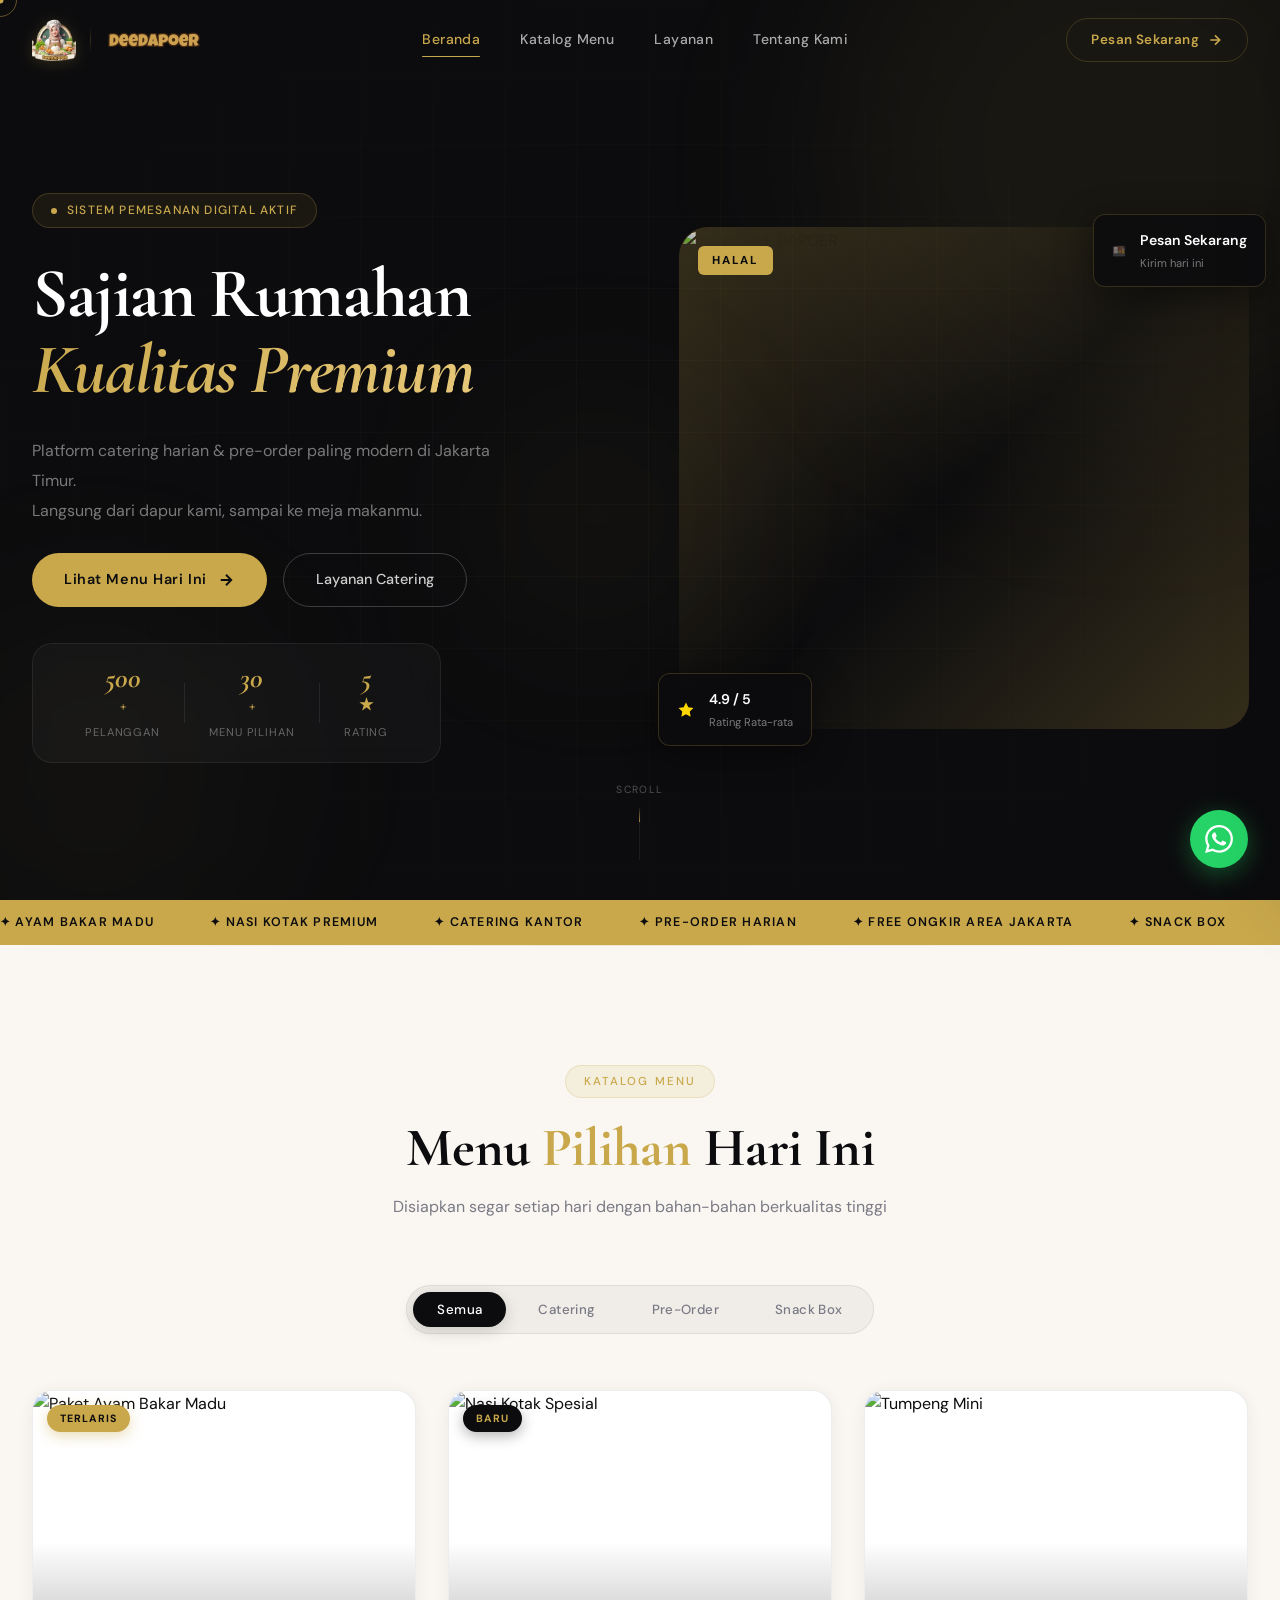
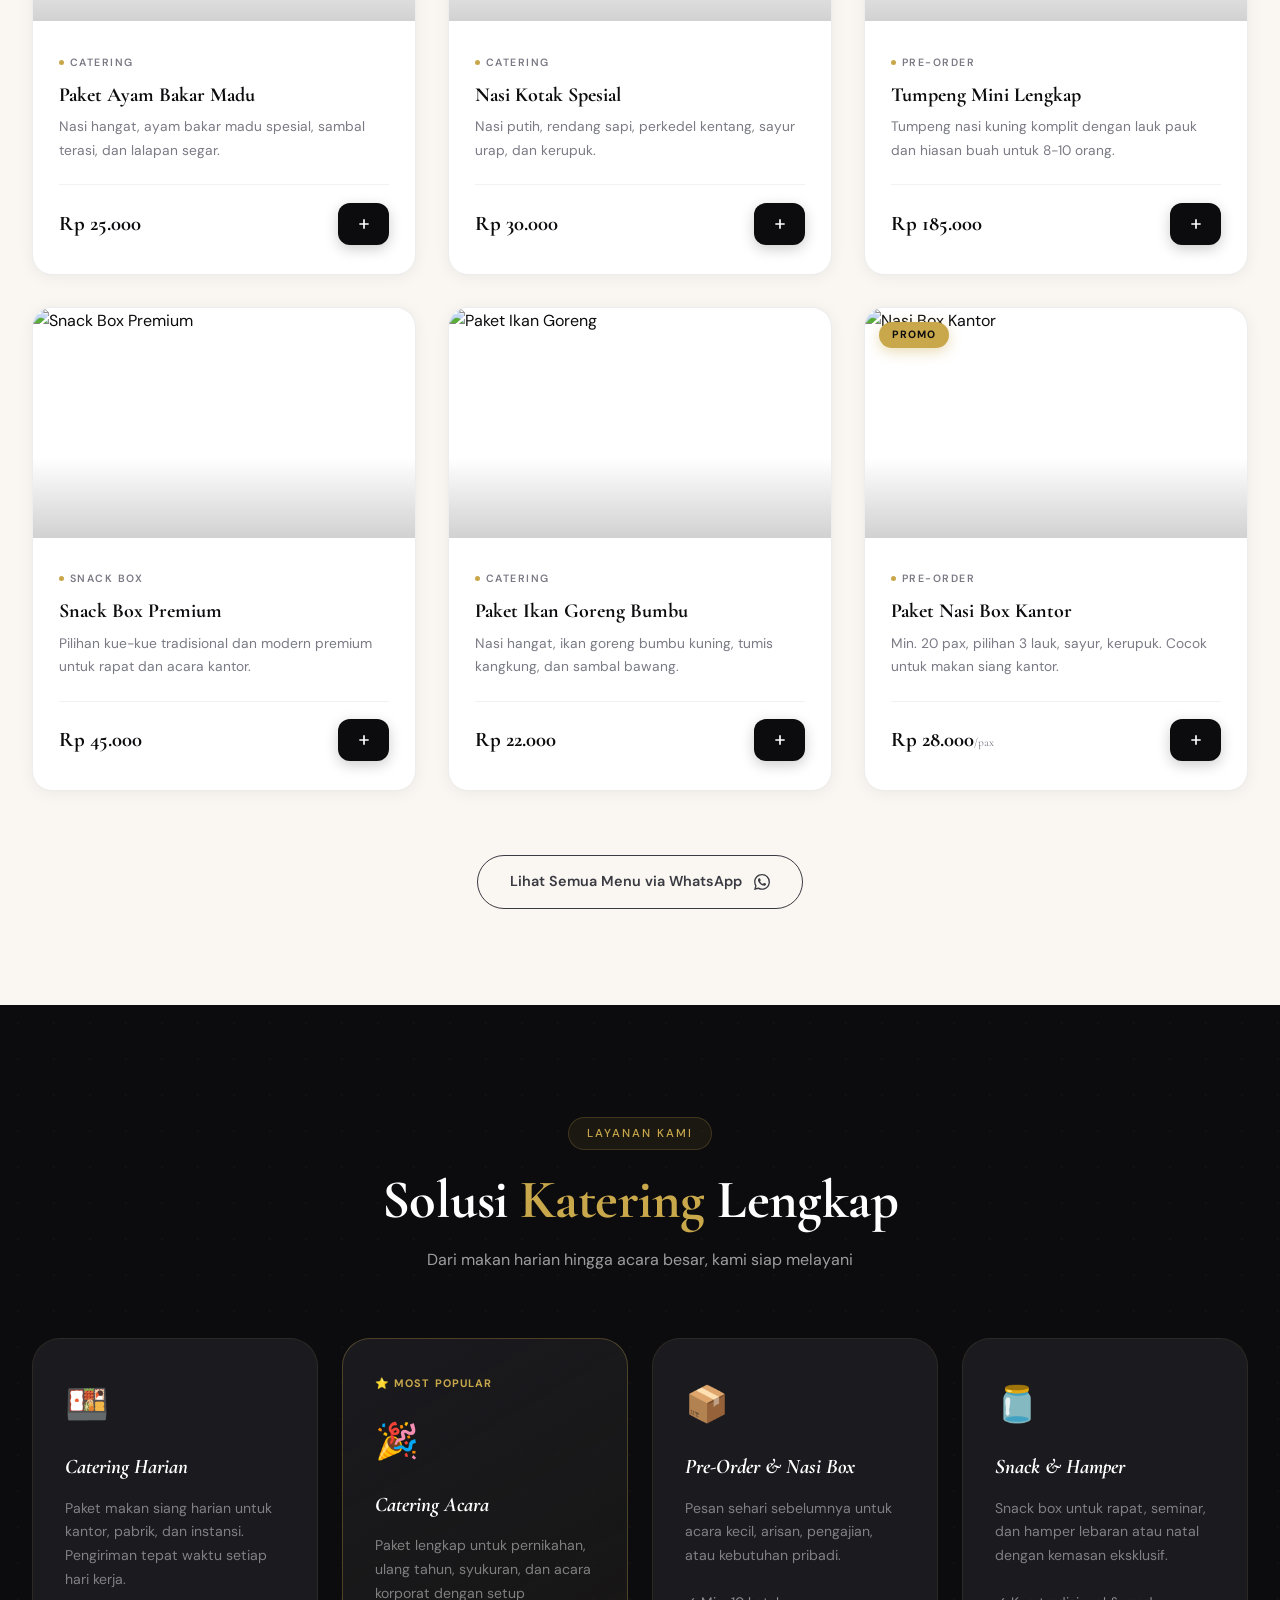
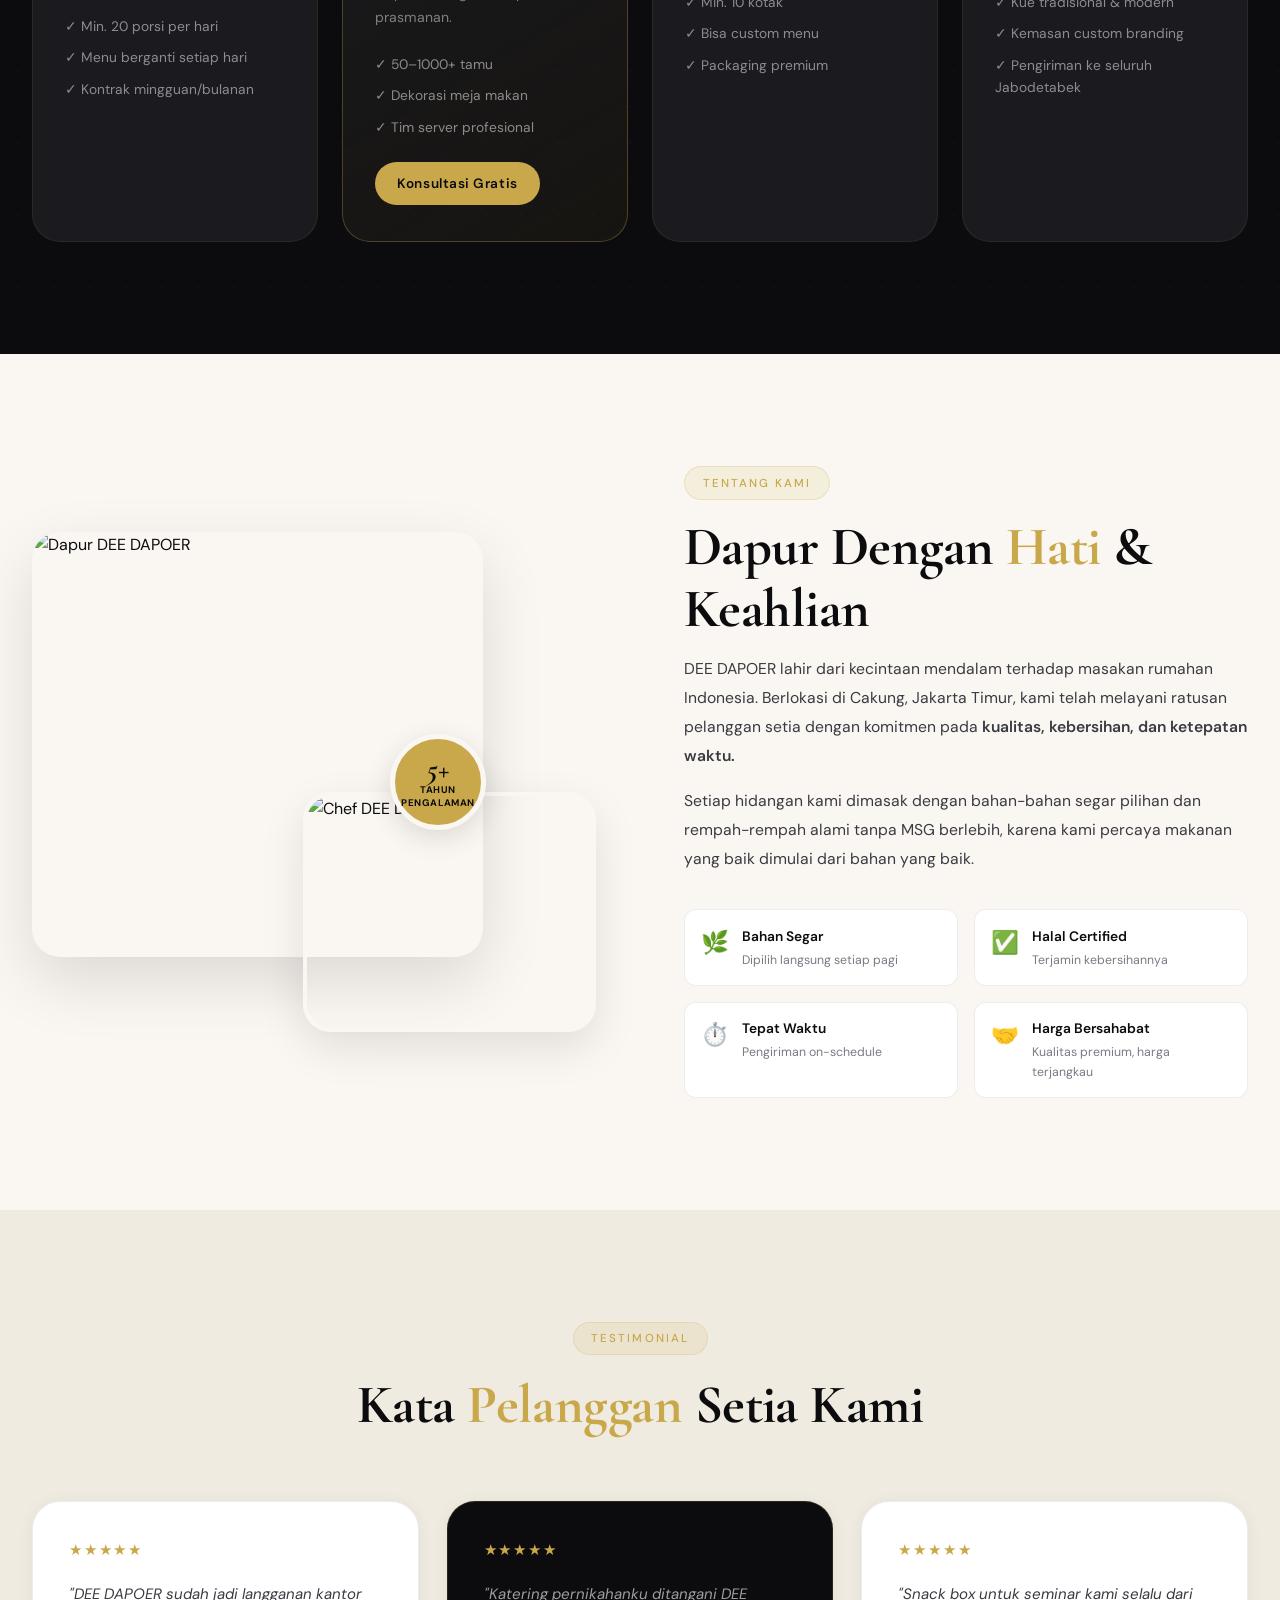
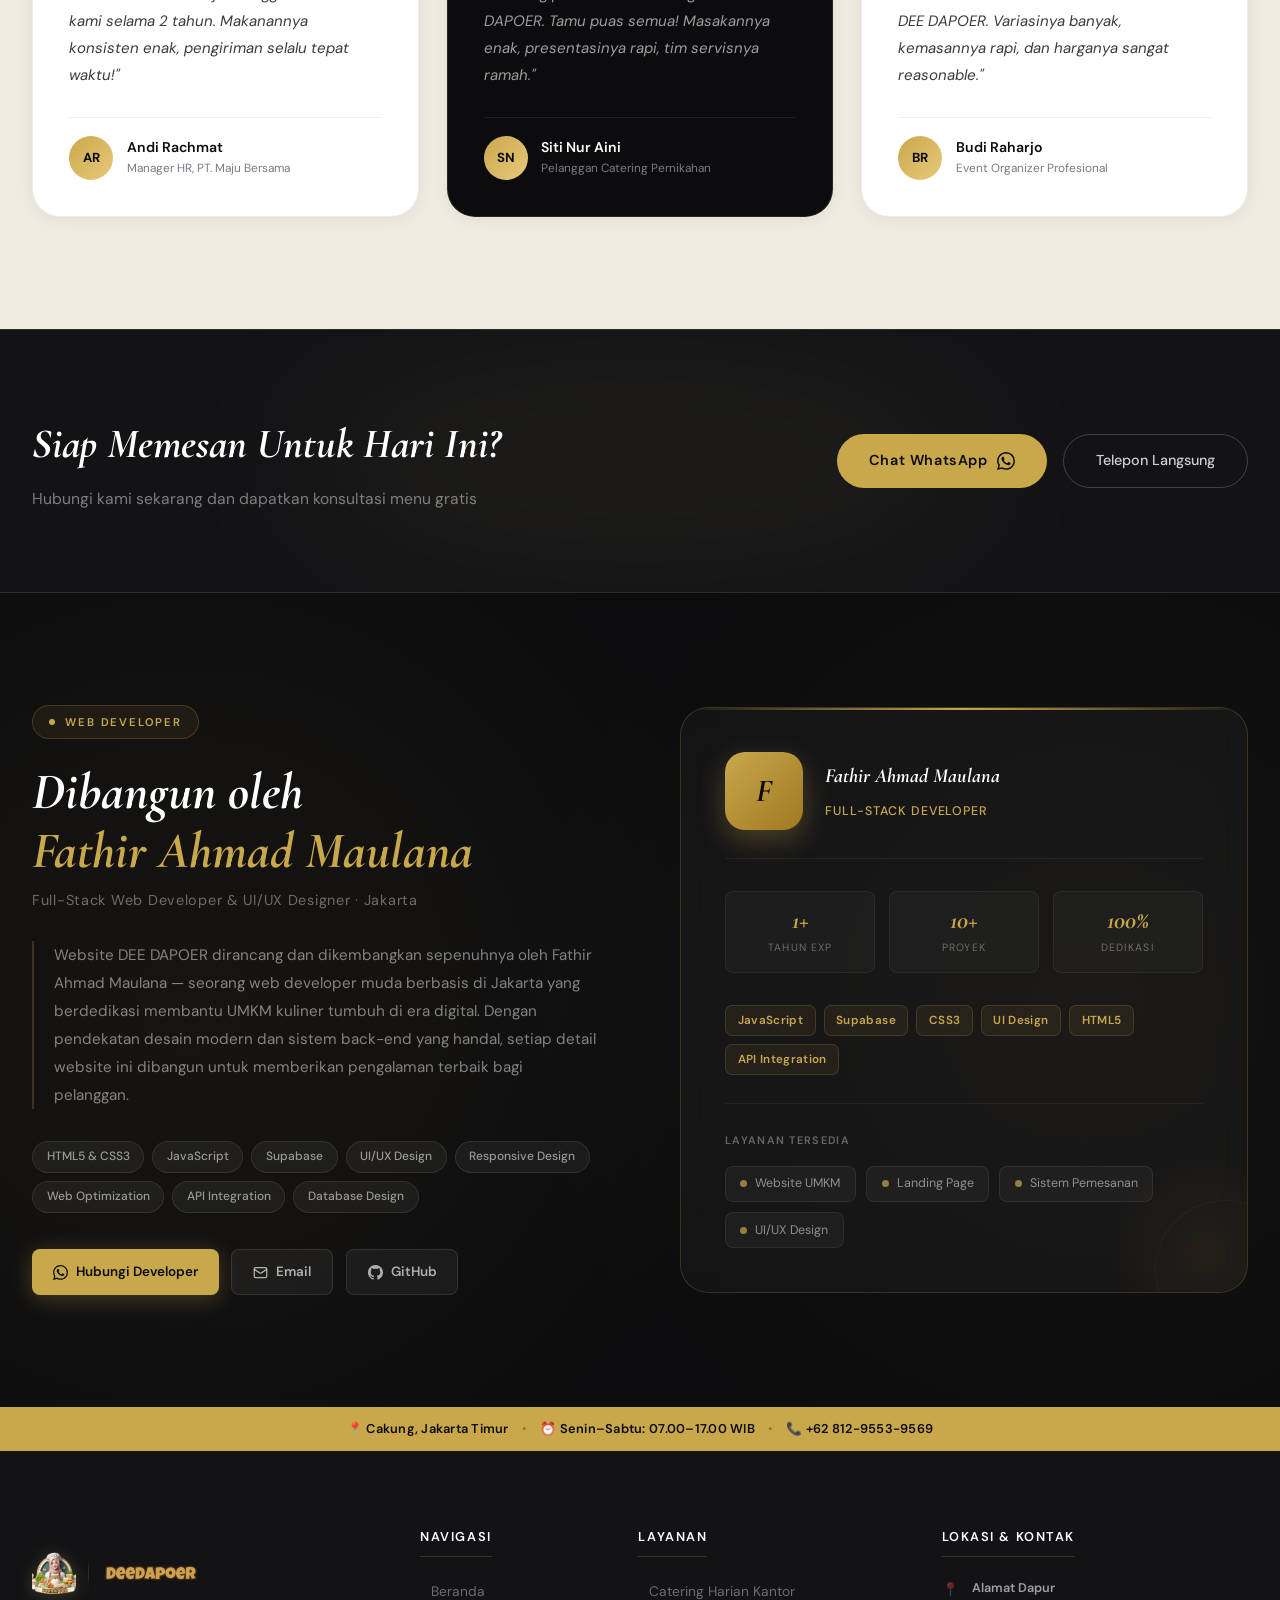
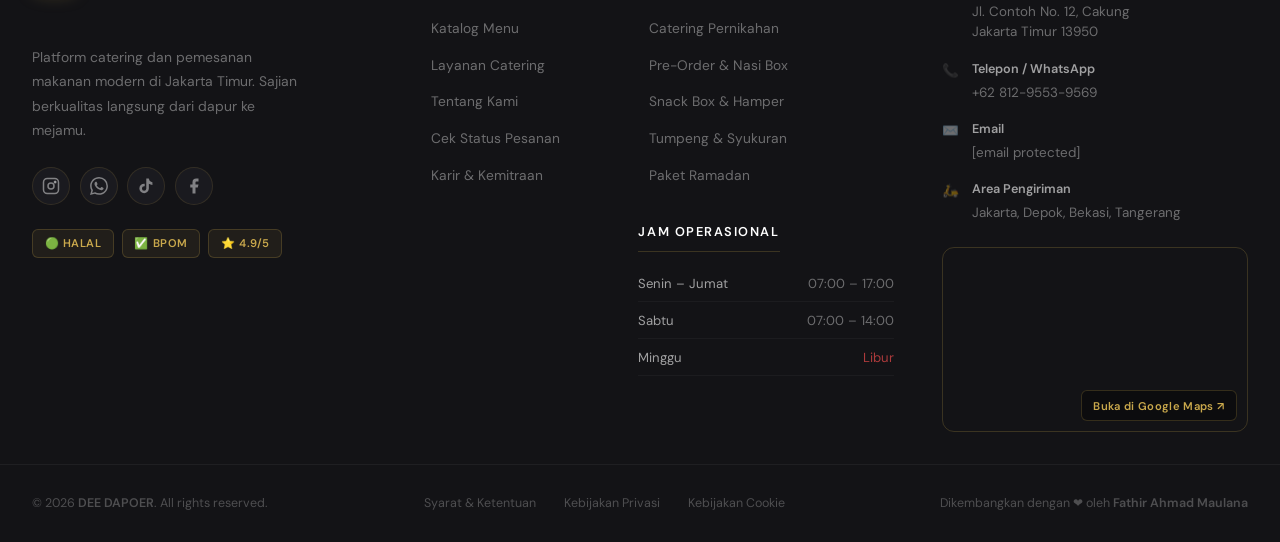
==== index.html @ 1ead3cda "Add files via upload" ====
<!DOCTYPE html>
<html lang="id" class="scroll-smooth">
<head>
    <meta charset="UTF-8">
    <meta name="viewport" content="width=device-width, initial-scale=1.0">
    <title>DEE DAPOER | Catering & Pemesanan Makanan Modern</title>
    <link rel="stylesheet" href="style.css">
    <link rel="preconnect" href="https://fonts.googleapis.com">
    <link rel="preconnect" href="https://fonts.gstatic.com" crossorigin>
    <link href="https://fonts.googleapis.com/css2?family=Cormorant+Garamond:ital,wght@0,400;0,600;0,700;1,400;1,600;1,700&family=DM+Sans:ital,opsz,wght@0,9..40,300;0,9..40,400;0,9..40,500;0,9..40,600;0,9..40,700;1,9..40,300&display=swap" rel="stylesheet">
</head>
<body>

    <!-- ===================== PRELOADER ===================== -->
    <div id="preloader">
        <div class="preloader-logo">
            <div class="pre-logo-imgs">
                <img src="logo.png" alt="Logo DEE DAPOER">
                <div class="pre-logo-sep"></div>
                <img src="logo-teks.png" alt="DEE DAPOER">
            </div>
        </div>
        <div class="preloader-bar"><div class="preloader-fill"></div></div>
    </div>

    <!-- ===================== CURSOR ===================== -->
    <div id="cursor-dot"></div>
    <div id="cursor-ring"></div>

    <!-- ===================== HEADER ===================== -->
    <header id="main-header">
        <div class="header-inner">

            <!-- Logo -->
            <a href="#beranda" class="header-logo">
                <img src="logo.png" alt="Logo DEE DAPOER" class="logo-icon" id="logo-main">
                <div class="logo-separator"></div>
                <img src="logo-teks.png" alt="DEE DAPOER" class="logo-text-img" id="logo-text">
                <span class="logo-fallback-text" style="display:none;">DEE DAPOER</span>
            </a>

            <!-- Nav Desktop -->
            <nav class="header-nav" id="desktop-nav">
                <a href="#beranda" class="nav-link" data-section="beranda">Beranda</a>
                <a href="#menu" class="nav-link" data-section="menu">Katalog Menu</a>
                <a href="#layanan" class="nav-link" data-section="layanan">Layanan</a>
                <a href="#tentang" class="nav-link" data-section="tentang">Tentang Kami</a>
            </nav>

            <!-- CTA + Hamburger -->
            <div class="header-right">
                <a href="#menu" class="btn-cta-header">
                    <span>Pesan Sekarang</span>
                    <svg width="16" height="16" viewBox="0 0 24 24" fill="none" stroke="currentColor" stroke-width="2.5"><path d="M5 12h14M12 5l7 7-7 7"/></svg>
                </a>
                <button class="hamburger" id="hamburger-btn" aria-label="Menu">
                    <span></span><span></span><span></span>
                </button>
            </div>
        </div>

        <!-- Mobile Nav Drawer -->
        <div class="mobile-nav" id="mobile-nav">
            <nav>
                <a href="#beranda" class="mobile-nav-link">Beranda</a>
                <a href="#menu" class="mobile-nav-link">Katalog Menu</a>
                <a href="#layanan" class="mobile-nav-link">Layanan</a>
                <a href="#tentang" class="mobile-nav-link">Tentang Kami</a>
                <a href="#kontak" class="mobile-nav-link">Kontak</a>
            </nav>
            <a href="#menu" class="btn-cta-mobile">Pesan Sekarang →</a>
        </div>
    </header>

    <!-- ===================== HERO ===================== -->
    <section id="beranda" class="hero-section">
        <!-- Animated BG -->
        <div class="hero-bg-grid"></div>
        <div class="hero-orb hero-orb-1"></div>
        <div class="hero-orb hero-orb-2"></div>
        <div class="hero-orb hero-orb-3"></div>

        <div class="container">
            <div class="hero-content">
                <div class="hero-badge reveal-up">
                    <span class="badge-dot"></span>
                    Sistem Pemesanan Digital Aktif
                </div>
                <h1 class="hero-title reveal-up">
                    Sajian Rumahan<br>
                    <span class="hero-title-accent">Kualitas Premium</span>
                </h1>
                <p class="hero-desc reveal-up">
                    Platform catering harian & pre-order paling modern di Jakarta Timur.<br>
                    Langsung dari dapur kami, sampai ke meja makanmu.
                </p>
                <div class="hero-actions reveal-up">
                    <a href="#menu" class="btn-primary">
                        <span>Lihat Menu Hari Ini</span>
                        <svg width="18" height="18" viewBox="0 0 24 24" fill="none" stroke="currentColor" stroke-width="2.5"><path d="M5 12h14M12 5l7 7-7 7"/></svg>
                    </a>
                    <a href="#layanan" class="btn-outline">Layanan Catering</a>
                </div>

                <!-- Stats Bar -->
                <div class="hero-stats reveal-up">
                    <div class="stat-item">
                        <span class="stat-num" data-count="500">0</span><span class="stat-unit">+</span>
                        <span class="stat-label">Pelanggan</span>
                    </div>
                    <div class="stat-divider"></div>
                    <div class="stat-item">
                        <span class="stat-num" data-count="30">0</span><span class="stat-unit">+</span>
                        <span class="stat-label">Menu Pilihan</span>
                    </div>
                    <div class="stat-divider"></div>
                    <div class="stat-item">
                        <span class="stat-num" data-count="5">0</span><span class="stat-unit">★</span>
                        <span class="stat-label">Rating</span>
                    </div>
                </div>
            </div>

            <!-- Hero Visual -->
            <div class="hero-visual reveal-right">
                <div class="hero-image-frame">
                    <img src="https://images.unsplash.com/photo-1504674900247-0877df9cc836?w=700&q=85" alt="Sajian DEE DAPOER" class="hero-img">
                    <!-- Floating Cards -->
                    <div class="float-card float-card-1">
                        <svg width="18" height="18" viewBox="0 0 24 24" fill="#FFD700"><path d="M12 2l3.09 6.26L22 9.27l-5 4.87 1.18 6.88L12 17.77l-6.18 3.25L7 14.14 2 9.27l6.91-1.01L12 2z"/></svg>
                        <div>
                            <strong>4.9 / 5</strong>
                            <span>Rating Rata-rata</span>
                        </div>
                    </div>
                    <div class="float-card float-card-2">
                        <span class="float-icon">🍱</span>
                        <div>
                            <strong>Pesan Sekarang</strong>
                            <span>Kirim hari ini</span>
                        </div>
                    </div>
                    <div class="float-corner-badge">HALAL</div>
                </div>
            </div>
        </div>

        <!-- Scroll Indicator -->
        <div class="scroll-indicator">
            <span>Scroll</span>
            <div class="scroll-line"><div class="scroll-dot"></div></div>
        </div>
    </section>

    <!-- ===================== TICKER ===================== -->
    <div class="ticker-wrap">
        <div class="ticker-track">
            <span>✦ Ayam Bakar Madu</span>
            <span>✦ Nasi Kotak Premium</span>
            <span>✦ Catering Kantor</span>
            <span>✦ Pre-Order Harian</span>
            <span>✦ Free Ongkir Area Jakarta</span>
            <span>✦ Snack Box</span>
            <span>✦ Tumpeng Mini</span>
            <span>✦ Catering Acara</span>
            <span>✦ Ayam Bakar Madu</span>
            <span>✦ Nasi Kotak Premium</span>
            <span>✦ Catering Kantor</span>
            <span>✦ Pre-Order Harian</span>
            <span>✦ Free Ongkir Area Jakarta</span>
            <span>✦ Snack Box</span>
            <span>✦ Tumpeng Mini</span>
            <span>✦ Catering Acara</span>
        </div>
    </div>

    <!-- ===================== MENU ===================== -->
    <section id="menu" class="menu-section">
        <div class="container">
            <div class="section-header">
                <div class="section-tag">Katalog Menu</div>
                <h2 class="section-title">Menu <span class="text-yellow">Pilihan</span> Hari Ini</h2>
                <p class="section-desc">Disiapkan segar setiap hari dengan bahan-bahan berkualitas tinggi</p>
            </div>

            <!-- Filter Tabs -->
            <div class="menu-filters" id="menu-filters">
                <button class="filter-btn active" data-filter="all">Semua</button>
                <button class="filter-btn" data-filter="catering">Catering</button>
                <button class="filter-btn" data-filter="preorder">Pre-Order</button>
                <button class="filter-btn" data-filter="snack">Snack Box</button>
            </div>

            <!-- Menu Grid -->
            <div class="menu-grid" id="menu-container">

                <div class="menu-card" data-category="catering">
                    <div class="menu-card-img-wrap">
                        <img src="https://images.unsplash.com/photo-1546069901-ba9599a7e63c?w=500&q=80" alt="Paket Ayam Bakar Madu">
                        <span class="menu-badge">Terlaris</span>
                    </div>
                    <div class="menu-card-body">
                        <span class="menu-cat-tag">Catering</span>
                        <h3 class="menu-name">Paket Ayam Bakar Madu</h3>
                        <p class="menu-desc">Nasi hangat, ayam bakar madu spesial, sambal terasi, dan lalapan segar.</p>
                        <div class="menu-footer">
                            <span class="menu-price">Rp 25.000</span>
                            <button class="btn-add-cart" data-name="Paket Ayam Bakar Madu" data-price="25000">
                                <svg width="16" height="16" viewBox="0 0 24 24" fill="none" stroke="currentColor" stroke-width="2.5"><line x1="12" y1="5" x2="12" y2="19"/><line x1="5" y1="12" x2="19" y2="12"/></svg>
                            </button>
                        </div>
                    </div>
                </div>

                <div class="menu-card" data-category="catering">
                    <div class="menu-card-img-wrap">
                        <img src="https://images.unsplash.com/photo-1512058564366-18510be2db19?w=500&q=80" alt="Nasi Kotak Spesial">
                        <span class="menu-badge menu-badge-new">Baru</span>
                    </div>
                    <div class="menu-card-body">
                        <span class="menu-cat-tag">Catering</span>
                        <h3 class="menu-name">Nasi Kotak Spesial</h3>
                        <p class="menu-desc">Nasi putih, rendang sapi, perkedel kentang, sayur urap, dan kerupuk.</p>
                        <div class="menu-footer">
                            <span class="menu-price">Rp 30.000</span>
                            <button class="btn-add-cart" data-name="Nasi Kotak Spesial" data-price="30000">
                                <svg width="16" height="16" viewBox="0 0 24 24" fill="none" stroke="currentColor" stroke-width="2.5"><line x1="12" y1="5" x2="12" y2="19"/><line x1="5" y1="12" x2="19" y2="12"/></svg>
                            </button>
                        </div>
                    </div>
                </div>

                <div class="menu-card" data-category="preorder">
                    <div class="menu-card-img-wrap">
                        <img src="https://images.unsplash.com/photo-1563379926898-05f4575a45d8?w=500&q=80" alt="Tumpeng Mini">
                    </div>
                    <div class="menu-card-body">
                        <span class="menu-cat-tag">Pre-Order</span>
                        <h3 class="menu-name">Tumpeng Mini Lengkap</h3>
                        <p class="menu-desc">Tumpeng nasi kuning komplit dengan lauk pauk dan hiasan buah untuk 8-10 orang.</p>
                        <div class="menu-footer">
                            <span class="menu-price">Rp 185.000</span>
                            <button class="btn-add-cart" data-name="Tumpeng Mini Lengkap" data-price="185000">
                                <svg width="16" height="16" viewBox="0 0 24 24" fill="none" stroke="currentColor" stroke-width="2.5"><line x1="12" y1="5" x2="12" y2="19"/><line x1="5" y1="12" x2="19" y2="12"/></svg>
                            </button>
                        </div>
                    </div>
                </div>

                <div class="menu-card" data-category="snack">
                    <div class="menu-card-img-wrap">
                        <img src="https://images.unsplash.com/photo-1567620905732-2d1ec7ab7445?w=500&q=80" alt="Snack Box Premium">
                    </div>
                    <div class="menu-card-body">
                        <span class="menu-cat-tag">Snack Box</span>
                        <h3 class="menu-name">Snack Box Premium</h3>
                        <p class="menu-desc">Pilihan kue-kue tradisional dan modern premium untuk rapat dan acara kantor.</p>
                        <div class="menu-footer">
                            <span class="menu-price">Rp 45.000</span>
                            <button class="btn-add-cart" data-name="Snack Box Premium" data-price="45000">
                                <svg width="16" height="16" viewBox="0 0 24 24" fill="none" stroke="currentColor" stroke-width="2.5"><line x1="12" y1="5" x2="12" y2="19"/><line x1="5" y1="12" x2="19" y2="12"/></svg>
                            </button>
                        </div>
                    </div>
                </div>

                <div class="menu-card" data-category="catering">
                    <div class="menu-card-img-wrap">
                        <img src="https://images.unsplash.com/photo-1455619452474-d2be8b1e70cd?w=500&q=80" alt="Paket Ikan Goreng">
                    </div>
                    <div class="menu-card-body">
                        <span class="menu-cat-tag">Catering</span>
                        <h3 class="menu-name">Paket Ikan Goreng Bumbu</h3>
                        <p class="menu-desc">Nasi hangat, ikan goreng bumbu kuning, tumis kangkung, dan sambal bawang.</p>
                        <div class="menu-footer">
                            <span class="menu-price">Rp 22.000</span>
                            <button class="btn-add-cart" data-name="Paket Ikan Goreng Bumbu" data-price="22000">
                                <svg width="16" height="16" viewBox="0 0 24 24" fill="none" stroke="currentColor" stroke-width="2.5"><line x1="12" y1="5" x2="12" y2="19"/><line x1="5" y1="12" x2="19" y2="12"/></svg>
                            </button>
                        </div>
                    </div>
                </div>

                <div class="menu-card" data-category="preorder">
                    <div class="menu-card-img-wrap">
                        <img src="https://images.unsplash.com/photo-1540189549336-e6e99c3679fe?w=500&q=80" alt="Nasi Box Kantor">
                        <span class="menu-badge">Promo</span>
                    </div>
                    <div class="menu-card-body">
                        <span class="menu-cat-tag">Pre-Order</span>
                        <h3 class="menu-name">Paket Nasi Box Kantor</h3>
                        <p class="menu-desc">Min. 20 pax, pilihan 3 lauk, sayur, kerupuk. Cocok untuk makan siang kantor.</p>
                        <div class="menu-footer">
                            <span class="menu-price">Rp 28.000<small>/pax</small></span>
                            <button class="btn-add-cart" data-name="Paket Nasi Box Kantor" data-price="28000">
                                <svg width="16" height="16" viewBox="0 0 24 24" fill="none" stroke="currentColor" stroke-width="2.5"><line x1="12" y1="5" x2="12" y2="19"/><line x1="5" y1="12" x2="19" y2="12"/></svg>
                            </button>
                        </div>
                    </div>
                </div>

            </div>

            <div class="menu-cta-wrap">
                <a href="https://wa.me/6281295539569" target="_blank" class="btn-outline-dark">
                    Lihat Semua Menu via WhatsApp
                    <svg width="16" height="16" viewBox="0 0 24 24" fill="currentColor"><path d="M17.472 14.382c-.297-.149-1.758-.867-2.03-.967-.273-.099-.471-.148-.67.15-.197.297-.767.966-.94 1.164-.173.199-.347.223-.644.075-.297-.15-1.255-.463-2.39-1.475-.883-.788-1.48-1.761-1.653-2.059-.173-.297-.018-.458.13-.606.134-.133.298-.347.446-.52.149-.174.198-.298.298-.497.099-.198.05-.371-.025-.52-.075-.149-.669-1.612-.916-2.207-.242-.579-.487-.5-.669-.51-.173-.008-.371-.01-.57-.01-.198 0-.52.074-.792.372-.272.297-1.04 1.016-1.04 2.479 0 1.462 1.065 2.875 1.213 3.074.149.198 2.096 3.2 5.077 4.487.709.306 1.262.489 1.694.625.712.227 1.36.195 1.871.118.571-.085 1.758-.719 2.006-1.413.248-.694.248-1.289.173-1.413-.074-.124-.272-.198-.57-.347m-5.421 7.403h-.004a9.87 9.87 0 01-5.031-1.378l-.361-.214-3.741.982.998-3.648-.235-.374a9.86 9.86 0 01-1.51-5.26c.001-5.45 4.436-9.884 9.888-9.884 2.64 0 5.122 1.03 6.988 2.898a9.825 9.825 0 012.893 6.994c-.003 5.45-4.437 9.884-9.885 9.884m8.413-18.297A11.815 11.815 0 0012.05 0C5.495 0 .16 5.335.157 11.892c0 2.096.547 4.142 1.588 5.945L.057 24l6.305-1.654a11.882 11.882 0 005.683 1.448h.005c6.554 0 11.89-5.335 11.893-11.893a11.821 11.821 0 00-3.48-8.413Z"/></svg>
                </a>
            </div>
        </div>
    </section>

    <!-- ===================== LAYANAN ===================== -->
    <section id="layanan" class="layanan-section">
        <div class="layanan-bg-pattern"></div>
        <div class="container">
            <div class="section-header">
                <div class="section-tag section-tag-light">Layanan Kami</div>
                <h2 class="section-title" style="color:#fff;">Solusi <span class="text-yellow">Katering</span> Lengkap</h2>
                <p class="section-desc" style="color:rgba(255,255,255,0.6);">Dari makan harian hingga acara besar, kami siap melayani</p>
            </div>

            <div class="layanan-grid">
                <div class="layanan-card">
                    <div class="layanan-icon">🍱</div>
                    <h3>Catering Harian</h3>
                    <p>Paket makan siang harian untuk kantor, pabrik, dan instansi. Pengiriman tepat waktu setiap hari kerja.</p>
                    <ul class="layanan-list">
                        <li>✓ Min. 20 porsi per hari</li>
                        <li>✓ Menu berganti setiap hari</li>
                        <li>✓ Kontrak mingguan/bulanan</li>
                    </ul>
                </div>
                <div class="layanan-card layanan-card-featured">
                    <div class="layanan-featured-label">⭐ Most Popular</div>
                    <div class="layanan-icon">🎉</div>
                    <h3>Catering Acara</h3>
                    <p>Paket lengkap untuk pernikahan, ulang tahun, syukuran, dan acara korporat dengan setup prasmanan.</p>
                    <ul class="layanan-list">
                        <li>✓ 50–1000+ tamu</li>
                        <li>✓ Dekorasi meja makan</li>
                        <li>✓ Tim server profesional</li>
                    </ul>
                    <a href="#kontak" class="btn-primary btn-sm">Konsultasi Gratis</a>
                </div>
                <div class="layanan-card">
                    <div class="layanan-icon">📦</div>
                    <h3>Pre-Order & Nasi Box</h3>
                    <p>Pesan sehari sebelumnya untuk acara kecil, arisan, pengajian, atau kebutuhan pribadi.</p>
                    <ul class="layanan-list">
                        <li>✓ Min. 10 kotak</li>
                        <li>✓ Bisa custom menu</li>
                        <li>✓ Packaging premium</li>
                    </ul>
                </div>
                <div class="layanan-card">
                    <div class="layanan-icon">🫙</div>
                    <h3>Snack & Hamper</h3>
                    <p>Snack box untuk rapat, seminar, dan hamper lebaran atau natal dengan kemasan eksklusif.</p>
                    <ul class="layanan-list">
                        <li>✓ Kue tradisional & modern</li>
                        <li>✓ Kemasan custom branding</li>
                        <li>✓ Pengiriman ke seluruh Jabodetabek</li>
                    </ul>
                </div>
            </div>
        </div>
    </section>

    <!-- ===================== TENTANG ===================== -->
    <section id="tentang" class="tentang-section">
        <div class="container">
            <div class="tentang-grid">
                <div class="tentang-visual">
                    <div class="tentang-img-main">
                        <img src="https://images.unsplash.com/photo-1556909114-f6e7ad7d3136?w=600&q=80" alt="Dapur DEE DAPOER">
                    </div>
                    <div class="tentang-img-sub">
                        <img src="https://images.unsplash.com/photo-1466637574441-749b8f19452f?w=300&q=80" alt="Chef DEE DAPOER">
                    </div>
                    <div class="tentang-badge-years">
                        <span class="years-num">5+</span>
                        <span>Tahun<br>Pengalaman</span>
                    </div>
                </div>
                <div class="tentang-content">
                    <div class="section-tag">Tentang Kami</div>
                    <h2 class="section-title">Dapur Dengan <span class="text-yellow">Hati</span> & Keahlian</h2>
                    <p>DEE DAPOER lahir dari kecintaan mendalam terhadap masakan rumahan Indonesia. Berlokasi di Cakung, Jakarta Timur, kami telah melayani ratusan pelanggan setia dengan komitmen pada <strong>kualitas, kebersihan, dan ketepatan waktu.</strong></p>
                    <p style="margin-top:1rem;">Setiap hidangan kami dimasak dengan bahan-bahan segar pilihan dan rempah-rempah alami tanpa MSG berlebih, karena kami percaya makanan yang baik dimulai dari bahan yang baik.</p>

                    <div class="tentang-values">
                        <div class="value-item">
                            <div class="value-icon">🌿</div>
                            <div>
                                <strong>Bahan Segar</strong>
                                <span>Dipilih langsung setiap pagi</span>
                            </div>
                        </div>
                        <div class="value-item">
                            <div class="value-icon">✅</div>
                            <div>
                                <strong>Halal Certified</strong>
                                <span>Terjamin kebersihannya</span>
                            </div>
                        </div>
                        <div class="value-item">
                            <div class="value-icon">⏱️</div>
                            <div>
                                <strong>Tepat Waktu</strong>
                                <span>Pengiriman on-schedule</span>
                            </div>
                        </div>
                        <div class="value-item">
                            <div class="value-icon">🤝</div>
                            <div>
                                <strong>Harga Bersahabat</strong>
                                <span>Kualitas premium, harga terjangkau</span>
                            </div>
                        </div>
                    </div>
                </div>
            </div>
        </div>
    </section>

    <!-- ===================== TESTIMONI ===================== -->
    <section class="testi-section">
        <div class="container">
            <div class="section-header">
                <div class="section-tag">Testimonial</div>
                <h2 class="section-title">Kata <span class="text-yellow">Pelanggan</span> Setia Kami</h2>
            </div>
            <div class="testi-grid">
                <div class="testi-card">
                    <div class="testi-stars">★★★★★</div>
                    <p>"DEE DAPOER sudah jadi langganan kantor kami selama 2 tahun. Makanannya konsisten enak, pengiriman selalu tepat waktu!"</p>
                    <div class="testi-author">
                        <div class="testi-avatar">AR</div>
                        <div>
                            <strong>Andi Rachmat</strong>
                            <span>Manager HR, PT. Maju Bersama</span>
                        </div>
                    </div>
                </div>
                <div class="testi-card testi-card-featured">
                    <div class="testi-stars">★★★★★</div>
                    <p>"Katering pernikahanku ditangani DEE DAPOER. Tamu puas semua! Masakannya enak, presentasinya rapi, tim servisnya ramah."</p>
                    <div class="testi-author">
                        <div class="testi-avatar">SN</div>
                        <div>
                            <strong>Siti Nur Aini</strong>
                            <span>Pelanggan Catering Pernikahan</span>
                        </div>
                    </div>
                </div>
                <div class="testi-card">
                    <div class="testi-stars">★★★★★</div>
                    <p>"Snack box untuk seminar kami selalu dari DEE DAPOER. Variasinya banyak, kemasannya rapi, dan harganya sangat reasonable."</p>
                    <div class="testi-author">
                        <div class="testi-avatar">BR</div>
                        <div>
                            <strong>Budi Raharjo</strong>
                            <span>Event Organizer Profesional</span>
                        </div>
                    </div>
                </div>
            </div>
        </div>
    </section>

    <!-- ===================== CTA BANNER ===================== -->
    <section class="cta-banner">
        <div class="cta-banner-glow"></div>
        <div class="container">
            <div class="cta-banner-inner">
                <div>
                    <h2>Siap Memesan Untuk Hari Ini?</h2>
                    <p>Hubungi kami sekarang dan dapatkan konsultasi menu gratis</p>
                </div>
                <div class="cta-banner-actions">
                    <a href="https://wa.me/6281295539569" target="_blank" class="btn-primary">
                        Chat WhatsApp
                        <svg width="18" height="18" viewBox="0 0 24 24" fill="currentColor"><path d="M17.472 14.382c-.297-.149-1.758-.867-2.03-.967-.273-.099-.471-.148-.67.15-.197.297-.767.966-.94 1.164-.173.199-.347.223-.644.075-.297-.15-1.255-.463-2.39-1.475-.883-.788-1.48-1.761-1.653-2.059-.173-.297-.018-.458.13-.606.134-.133.298-.347.446-.52.149-.174.198-.298.298-.497.099-.198.05-.371-.025-.52-.075-.149-.669-1.612-.916-2.207-.242-.579-.487-.5-.669-.51-.173-.008-.371-.01-.57-.01-.198 0-.52.074-.792.372-.272.297-1.04 1.016-1.04 2.479 0 1.462 1.065 2.875 1.213 3.074.149.198 2.096 3.2 5.077 4.487.709.306 1.262.489 1.694.625.712.227 1.36.195 1.871.118.571-.085 1.758-.719 2.006-1.413.248-.694.248-1.289.173-1.413-.074-.124-.272-.198-.57-.347m-5.421 7.403h-.004a9.87 9.87 0 01-5.031-1.378l-.361-.214-3.741.982.998-3.648-.235-.374a9.86 9.86 0 01-1.51-5.26c.001-5.45 4.436-9.884 9.888-9.884 2.64 0 5.122 1.03 6.988 2.898a9.825 9.825 0 012.893 6.994c-.003 5.45-4.437 9.884-9.885 9.884m8.413-18.297A11.815 11.815 0 0012.05 0C5.495 0 .16 5.335.157 11.892c0 2.096.547 4.142 1.588 5.945L.057 24l6.305-1.654a11.882 11.882 0 005.683 1.448h.005c6.554 0 11.89-5.335 11.893-11.893a11.821 11.821 0 00-3.48-8.413Z"/></svg>
                    </a>
                    <a href="tel:+6281295539569" class="btn-outline">Telepon Langsung</a>
                </div>
            </div>
        </div>
    </section>

    <!-- ===================== DEVELOPER ===================== -->
    <section class="developer-section">
        <div class="container">
            <div class="developer-inner">
                <div class="developer-content">
                    <div class="developer-label">Web Developer</div>
                    <h2 class="developer-title">Dibangun oleh<br><span>Fathir Ahmad Maulana</span></h2>
                    <p class="developer-subtitle">Full-Stack Web Developer &amp; UI/UX Designer · Jakarta</p>
                    <p class="developer-desc">
                        Website DEE DAPOER dirancang dan dikembangkan sepenuhnya oleh Fathir Ahmad Maulana — seorang web developer muda berbasis di Jakarta yang berdedikasi membantu UMKM kuliner tumbuh di era digital. Dengan pendekatan desain modern dan sistem back-end yang handal, setiap detail website ini dibangun untuk memberikan pengalaman terbaik bagi pelanggan.
                    </p>
                    <div class="developer-tags">
                        <span class="dev-tag">HTML5 &amp; CSS3</span>
                        <span class="dev-tag">JavaScript</span>
                        <span class="dev-tag">Supabase</span>
                        <span class="dev-tag">UI/UX Design</span>
                        <span class="dev-tag">Responsive Design</span>
                        <span class="dev-tag">Web Optimization</span>
                        <span class="dev-tag">API Integration</span>
                        <span class="dev-tag">Database Design</span>
                    </div>
                    <div class="developer-links">
                        <a href="https://wa.me/6281295539569" class="dev-link dev-link-primary" target="_blank">
                            <svg width="15" height="15" viewBox="0 0 24 24" fill="currentColor"><path d="M17.472 14.382c-.297-.149-1.758-.867-2.03-.967-.273-.099-.471-.148-.67.15-.197.297-.767.966-.94 1.164-.173.199-.347.223-.644.075-.297-.15-1.255-.463-2.39-1.475-.883-.788-1.48-1.761-1.653-2.059-.173-.297-.018-.458.13-.606.134-.133.298-.347.446-.52.149-.174.198-.298.298-.497.099-.198.05-.371-.025-.52-.075-.149-.669-1.612-.916-2.207-.242-.579-.487-.5-.669-.51-.173-.008-.371-.01-.57-.01-.198 0-.52.074-.792.372-.272.297-1.04 1.016-1.04 2.479 0 1.462 1.065 2.875 1.213 3.074.149.198 2.096 3.2 5.077 4.487.709.306 1.262.489 1.694.625.712.227 1.36.195 1.871.118.571-.085 1.758-.719 2.006-1.413.248-.694.248-1.289.173-1.413-.074-.124-.272-.198-.57-.347m-5.421 7.403h-.004a9.87 9.87 0 01-5.031-1.378l-.361-.214-3.741.982.998-3.648-.235-.374a9.86 9.86 0 01-1.51-5.26c.001-5.45 4.436-9.884 9.888-9.884 2.64 0 5.122 1.03 6.988 2.898a9.825 9.825 0 012.893 6.994c-.003 5.45-4.437 9.884-9.885 9.884m8.413-18.297A11.815 11.815 0 0012.05 0C5.495 0 .16 5.335.157 11.892c0 2.096.547 4.142 1.588 5.945L.057 24l6.305-1.654a11.882 11.882 0 005.683 1.448h.005c6.554 0 11.89-5.335 11.893-11.893a11.821 11.821 0 00-3.48-8.413Z"/></svg>
                            Hubungi Developer
                        </a>
                        <a href="mailto:fathirahmad@email.com" class="dev-link dev-link-ghost">
                            <svg width="15" height="15" viewBox="0 0 24 24" fill="none" stroke="currentColor" stroke-width="2"><rect x="2" y="4" width="20" height="16" rx="2"/><path d="m22 7-8.97 5.7a1.94 1.94 0 0 1-2.06 0L2 7"/></svg>
                            Email
                        </a>
                        <a href="#" class="dev-link dev-link-ghost">
                            <svg width="15" height="15" viewBox="0 0 24 24" fill="currentColor"><path d="M12 0C5.374 0 0 5.373 0 12c0 5.302 3.438 9.8 8.207 11.387.599.111.793-.261.793-.577v-2.234c-3.338.726-4.033-1.416-4.033-1.416-.546-1.387-1.333-1.756-1.333-1.756-1.089-.745.083-.729.083-.729 1.205.084 1.839 1.237 1.839 1.237 1.07 1.834 2.807 1.304 3.492.997.107-.775.418-1.305.762-1.604-2.665-.305-5.467-1.334-5.467-5.931 0-1.311.469-2.381 1.236-3.221-.124-.303-.535-1.524.117-3.176 0 0 1.008-.322 3.301 1.23A11.509 11.509 0 0 1 12 5.803c1.02.005 2.047.138 3.006.404 2.291-1.552 3.297-1.23 3.297-1.23.653 1.653.242 2.874.118 3.176.77.84 1.235 1.911 1.235 3.221 0 4.609-2.807 5.624-5.479 5.921.43.372.823 1.102.823 2.222v3.293c0 .319.192.694.801.576C20.566 21.797 24 17.3 24 12c0-6.627-5.373-12-12-12z"/></svg>
                            GitHub
                        </a>
                    </div>
                </div>
                <div class="developer-card">
                    <div class="dev-card-main">
                        <div class="dev-avatar-wrap">
                            <div class="dev-avatar">F</div>
                            <div class="dev-avatar-info">
                                <h4>Fathir Ahmad Maulana</h4>
                                <span>Full-Stack Developer</span>
                            </div>
                        </div>
                        <div class="dev-stats-row">
                            <div class="dev-stat">
                                <span class="dev-stat-num">1+</span>
                                <span class="dev-stat-label">Tahun Exp</span>
                            </div>
                            <div class="dev-stat">
                                <span class="dev-stat-num">10+</span>
                                <span class="dev-stat-label">Proyek</span>
                            </div>
                            <div class="dev-stat">
                                <span class="dev-stat-num">100%</span>
                                <span class="dev-stat-label">Dedikasi</span>
                            </div>
                        </div>
                        <div class="dev-skills">
                            <span class="dev-skill">JavaScript</span>
                            <span class="dev-skill">Supabase</span>
                            <span class="dev-skill">CSS3</span>
                            <span class="dev-skill">UI Design</span>
                            <span class="dev-skill">HTML5</span>
                            <span class="dev-skill">API Integration</span>
                        </div>
                        <!-- Portfolio -->
                        <div style="margin-top:1.75rem; padding-top:1.75rem; border-top:1px solid rgba(255,255,255,0.06);">
                            <div style="font-size:0.68rem; font-weight:600; letter-spacing:0.12em; text-transform:uppercase; color:rgba(255,255,255,0.35); margin-bottom:1rem;">Layanan Tersedia</div>
                            <div style="display:flex; flex-wrap:wrap; gap:0.65rem;">
                                <div style="display:flex; align-items:center; gap:0.5rem; padding:0.42rem 0.9rem; background:rgba(255,255,255,0.04); border:1px solid rgba(255,255,255,0.07); border-radius:8px; font-size:0.78rem; color:rgba(255,255,255,0.5); transition:0.3s ease;">
                                    <span style="width:7px;height:7px;border-radius:50%;background:var(--gold);flex-shrink:0;opacity:0.7;"></span>
                                    Website UMKM
                                </div>
                                <div style="display:flex; align-items:center; gap:0.5rem; padding:0.42rem 0.9rem; background:rgba(255,255,255,0.04); border:1px solid rgba(255,255,255,0.07); border-radius:8px; font-size:0.78rem; color:rgba(255,255,255,0.5);">
                                    <span style="width:7px;height:7px;border-radius:50%;background:var(--gold);flex-shrink:0;opacity:0.7;"></span>
                                    Landing Page
                                </div>
                                <div style="display:flex; align-items:center; gap:0.5rem; padding:0.42rem 0.9rem; background:rgba(255,255,255,0.04); border:1px solid rgba(255,255,255,0.07); border-radius:8px; font-size:0.78rem; color:rgba(255,255,255,0.5);">
                                    <span style="width:7px;height:7px;border-radius:50%;background:var(--gold);flex-shrink:0;opacity:0.7;"></span>
                                    Sistem Pemesanan
                                </div>
                                <div style="display:flex; align-items:center; gap:0.5rem; padding:0.42rem 0.9rem; background:rgba(255,255,255,0.04); border:1px solid rgba(255,255,255,0.07); border-radius:8px; font-size:0.78rem; color:rgba(255,255,255,0.5);">
                                    <span style="width:7px;height:7px;border-radius:50%;background:var(--gold);flex-shrink:0;opacity:0.7;"></span>
                                    UI/UX Design
                                </div>
                            </div>
                        </div>
                        <div class="dev-card-deco"></div>
                    </div>
                </div>
            </div>
        </div>
    </section>

    <!-- ===================== FOOTER ===================== -->
    <footer id="kontak" class="footer">
        <!-- Footer Top Bar -->
        <div class="footer-topbar">
            <div class="container">
                <div class="footer-topbar-inner">
                    <span>📍 Cakung, Jakarta Timur</span>
                    <span class="divider-dot">·</span>
                    <span>⏰ Senin–Sabtu: 07.00–17.00 WIB</span>
                    <span class="divider-dot">·</span>
                    <span>📞 +62 812-9553-9569</span>
                </div>
            </div>
        </div>

        <div class="footer-main">
            <div class="container">
                <div class="footer-grid">

                    <!-- Col 1: Brand -->
                    <div class="footer-col footer-col-brand">
                        <a href="#beranda" class="footer-logo">
                            <div class="footer-logo-imgs">
                                <img src="logo.png" alt="Logo DEE DAPOER" class="footer-logo-icon"
                                     onerror="this.style.display='none'">
                                <div class="footer-logo-sep"></div>
                                <img src="logo-teks.png" alt="DEE DAPOER" class="footer-logo-text-img"
                                     onerror="this.style.display='none'; document.querySelector('.footer-logo-fallback').style.display='block'">
                                <span class="footer-logo-fallback" style="display:none;">DEE DAPOER</span>
                            </div>
                        </a>
                        <p>Platform catering dan pemesanan makanan modern di Jakarta Timur. Sajian berkualitas langsung dari dapur ke mejamu.</p>
                        <div class="footer-social">
                            <a href="#" class="social-btn" aria-label="Instagram">
                                <svg width="18" height="18" viewBox="0 0 24 24" fill="none" stroke="currentColor" stroke-width="2"><rect x="2" y="2" width="20" height="20" rx="5"/><circle cx="12" cy="12" r="4"/><circle cx="17.5" cy="6.5" r="1" fill="currentColor"/></svg>
                            </a>
                            <a href="https://wa.me/6281295539569" class="social-btn" aria-label="WhatsApp">
                                <svg width="18" height="18" viewBox="0 0 24 24" fill="currentColor"><path d="M17.472 14.382c-.297-.149-1.758-.867-2.03-.967-.273-.099-.471-.148-.67.15-.197.297-.767.966-.94 1.164-.173.199-.347.223-.644.075-.297-.15-1.255-.463-2.39-1.475-.883-.788-1.48-1.761-1.653-2.059-.173-.297-.018-.458.13-.606.134-.133.298-.347.446-.52.149-.174.198-.298.298-.497.099-.198.05-.371-.025-.52-.075-.149-.669-1.612-.916-2.207-.242-.579-.487-.5-.669-.51-.173-.008-.371-.01-.57-.01-.198 0-.52.074-.792.372-.272.297-1.04 1.016-1.04 2.479 0 1.462 1.065 2.875 1.213 3.074.149.198 2.096 3.2 5.077 4.487.709.306 1.262.489 1.694.625.712.227 1.36.195 1.871.118.571-.085 1.758-.719 2.006-1.413.248-.694.248-1.289.173-1.413-.074-.124-.272-.198-.57-.347m-5.421 7.403h-.004a9.87 9.87 0 01-5.031-1.378l-.361-.214-3.741.982.998-3.648-.235-.374a9.86 9.86 0 01-1.51-5.26c.001-5.45 4.436-9.884 9.888-9.884 2.64 0 5.122 1.03 6.988 2.898a9.825 9.825 0 012.893 6.994c-.003 5.45-4.437 9.884-9.885 9.884m8.413-18.297A11.815 11.815 0 0012.05 0C5.495 0 .16 5.335.157 11.892c0 2.096.547 4.142 1.588 5.945L.057 24l6.305-1.654a11.882 11.882 0 005.683 1.448h.005c6.554 0 11.89-5.335 11.893-11.893a11.821 11.821 0 00-3.48-8.413Z"/></svg>
                            </a>
                            <a href="#" class="social-btn" aria-label="TikTok">
                                <svg width="18" height="18" viewBox="0 0 24 24" fill="currentColor"><path d="M19.59 6.69a4.83 4.83 0 01-3.77-4.25V2h-3.45v13.67a2.89 2.89 0 01-2.88 2.5 2.89 2.89 0 01-2.89-2.89 2.89 2.89 0 012.89-2.89c.28 0 .54.04.79.1V9.01a6.33 6.33 0 00-.79-.05 6.34 6.34 0 00-6.34 6.34 6.34 6.34 0 006.34 6.34 6.34 6.34 0 006.33-6.34V9.01a8.16 8.16 0 004.77 1.52V7.1a4.85 4.85 0 01-1-.41z"/></svg>
                            </a>
                            <a href="#" class="social-btn" aria-label="Facebook">
                                <svg width="18" height="18" viewBox="0 0 24 24" fill="currentColor"><path d="M18 2h-3a5 5 0 00-5 5v3H7v4h3v8h4v-8h3l1-4h-4V7a1 1 0 011-1h3z"/></svg>
                            </a>
                        </div>
                        <!-- Sertifikasi Badges -->
                        <div class="footer-badges">
                            <span class="footer-badge">🟢 HALAL</span>
                            <span class="footer-badge">✅ BPOM</span>
                            <span class="footer-badge">⭐ 4.9/5</span>
                        </div>
                    </div>

                    <!-- Col 2: Tautan Cepat -->
                    <div class="footer-col">
                        <h4 class="footer-col-title">Navigasi</h4>
                        <ul class="footer-links">
                            <li><a href="#beranda">Beranda</a></li>
                            <li><a href="#menu">Katalog Menu</a></li>
                            <li><a href="#layanan">Layanan Catering</a></li>
                            <li><a href="#tentang">Tentang Kami</a></li>
                            <li><a href="#">Cek Status Pesanan</a></li>
                            <li><a href="#">Karir & Kemitraan</a></li>
                        </ul>
                    </div>

                    <!-- Col 3: Layanan -->
                    <div class="footer-col">
                        <h4 class="footer-col-title">Layanan</h4>
                        <ul class="footer-links">
                            <li><a href="#">Catering Harian Kantor</a></li>
                            <li><a href="#">Catering Pernikahan</a></li>
                            <li><a href="#">Pre-Order & Nasi Box</a></li>
                            <li><a href="#">Snack Box & Hamper</a></li>
                            <li><a href="#">Tumpeng & Syukuran</a></li>
                            <li><a href="#">Paket Ramadan</a></li>
                        </ul>
                        <h4 class="footer-col-title" style="margin-top:2rem;">Jam Operasional</h4>
                        <ul class="footer-hours">
                            <li><span>Senin – Jumat</span><span>07:00 – 17:00</span></li>
                            <li><span>Sabtu</span><span>07:00 – 14:00</span></li>
                            <li><span>Minggu</span><span class="closed">Libur</span></li>
                        </ul>
                    </div>

                    <!-- Col 4: Kontak + Map -->
                    <div class="footer-col">
                        <h4 class="footer-col-title">Lokasi & Kontak</h4>
                        <ul class="footer-contact-list">
                            <li>
                                <span class="contact-icon">📍</span>
                                <div>
                                    <strong>Alamat Dapur</strong>
                                    <span>Jl. Contoh No. 12, Cakung<br>Jakarta Timur 13950</span>
                                </div>
                            </li>
                            <li>
                                <span class="contact-icon">📞</span>
                                <div>
                                    <strong>Telepon / WhatsApp</strong>
                                    <a href="tel:+6281295539569">+62 812-9553-9569</a>
                                </div>
                            </li>
                            <li>
                                <span class="contact-icon">✉️</span>
                                <div>
                                    <strong>Email</strong>
                                    <a href="/cdn-cgi/l/email-protection#c7aea9a1a887a3a2a2a3a6b7a8a2b5e9aea3"><span class="__cf_email__" data-cfemail="b7ded9d1d8f7d3d2d2d3d6c7d8d2c599ded3">[email&#160;protected]</span></a>
                                </div>
                            </li>
                            <li>
                                <span class="contact-icon">🛵</span>
                                <div>
                                    <strong>Area Pengiriman</strong>
                                    <span>Jakarta, Depok, Bekasi, Tangerang</span>
                                </div>
                            </li>
                        </ul>
                        <!-- Embedded Map -->
                        <div class="footer-map">
                            <iframe
                                src="https://www.google.com/maps/embed?pb=!1m18!1m12!1m3!1d126934.34110363215!2d106.87327318357492!3d-6.17066914619717!2m3!1f0!2f0!3f0!3m2!1i1024!2i768!4f13.1!3m3!1m2!1s0x2e69f4e24eb6241b%3A0xb3633ab0a9310b80!2sCakung%2C%20East%20Jakarta%20City%2C%20Jakarta!5e0!3m2!1sid!2sid!4v1713083548231!5m2!1sid!2sid"
                                width="100%"
                                height="100%"
                                style="border:0;"
                                allowfullscreen=""
                                loading="lazy"
                                referrerpolicy="no-referrer-when-downgrade"
                                title="Lokasi DEE DAPOER">
                            </iframe>
                            <a href="https://maps.google.com/?q=Cakung,Jakarta+Timur" target="_blank" class="map-overlay-btn">
                                Buka di Google Maps ↗
                            </a>
                        </div>
                    </div>

                </div>
            </div>
        </div>

        <!-- Footer Bottom -->
        <div class="footer-bottom">
            <div class="container">
                <div class="footer-bottom-inner">
                    <p>&copy; 2026 <strong>DEE DAPOER</strong>. All rights reserved.</p>
                    <div class="footer-bottom-links">
                        <a href="#">Syarat & Ketentuan</a>
                        <a href="#">Kebijakan Privasi</a>
                        <a href="#">Kebijakan Cookie</a>
                    </div>
                    <p class="footer-made-with">Dikembangkan dengan ❤ oleh <strong style="color:var(--yellow)">Fathir Ahmad Maulana</strong></p>
                </div>
            </div>
        </div>
    </footer>

    <!-- ===================== FLOATING WA BUTTON ===================== -->
    <a href="https://wa.me/6281295539569" class="wa-float" target="_blank" id="wa-float" aria-label="Chat WhatsApp">
        <svg width="28" height="28" viewBox="0 0 24 24" fill="white"><path d="M17.472 14.382c-.297-.149-1.758-.867-2.03-.967-.273-.099-.471-.148-.67.15-.197.297-.767.966-.94 1.164-.173.199-.347.223-.644.075-.297-.15-1.255-.463-2.39-1.475-.883-.788-1.48-1.761-1.653-2.059-.173-.297-.018-.458.13-.606.134-.133.298-.347.446-.52.149-.174.198-.298.298-.497.099-.198.05-.371-.025-.52-.075-.149-.669-1.612-.916-2.207-.242-.579-.487-.5-.669-.51-.173-.008-.371-.01-.57-.01-.198 0-.52.074-.792.372-.272.297-1.04 1.016-1.04 2.479 0 1.462 1.065 2.875 1.213 3.074.149.198 2.096 3.2 5.077 4.487.709.306 1.262.489 1.694.625.712.227 1.36.195 1.871.118.571-.085 1.758-.719 2.006-1.413.248-.694.248-1.289.173-1.413-.074-.124-.272-.198-.57-.347m-5.421 7.403h-.004a9.87 9.87 0 01-5.031-1.378l-.361-.214-3.741.982.998-3.648-.235-.374a9.86 9.86 0 01-1.51-5.26c.001-5.45 4.436-9.884 9.888-9.884 2.64 0 5.122 1.03 6.988 2.898a9.825 9.825 0 012.893 6.994c-.003 5.45-4.437 9.884-9.885 9.884m8.413-18.297A11.815 11.815 0 0012.05 0C5.495 0 .16 5.335.157 11.892c0 2.096.547 4.142 1.588 5.945L.057 24l6.305-1.654a11.882 11.882 0 005.683 1.448h.005c6.554 0 11.89-5.335 11.893-11.893a11.821 11.821 0 00-3.48-8.413Z"/></svg>
        <span class="wa-tooltip">Chat Sekarang!</span>
    </a>

    <!-- ===================== CART SIDEBAR ===================== -->
    <div class="cart-overlay" id="cart-overlay"></div>
    <div class="cart-sidebar" id="cart-sidebar">
        <div class="cart-header">
            <h3>🛒 Keranjang Pesanan</h3>
            <button class="cart-close" id="cart-close">✕</button>
        </div>
        <div class="cart-body" id="cart-body">
            <div class="cart-empty" id="cart-empty">
                <span>🍽️</span>
                <p>Keranjang masih kosong</p>
            </div>
            <div id="cart-items"></div>
        </div>
        <div class="cart-footer" id="cart-footer" style="display:none;">
            <div class="cart-total">
                <span>Total:</span>
                <span id="cart-total-price">Rp 0</span>
            </div>
            <a href="#" class="btn-primary" id="btn-checkout" style="width:100%;justify-content:center;">
                Pesan via WhatsApp
            </a>
            <p class="cart-note">*Konfirmasi pesanan melalui WhatsApp</p>
        </div>
    </div>

    <!-- Cart Trigger Floating -->
    <button class="cart-float-btn" id="cart-float-btn" style="display:none;" aria-label="Lihat Keranjang">
        🛒 <span id="cart-count">0</span>
    </button>

    <!-- ===================== SCRIPTS ===================== -->
    <!-- Supabase CDN (harus sebelum supabase.js) -->
    <script src="https://cdn.jsdelivr.net/npm/@supabase/supabase-js@2"></script>
    <!-- Main script -->
    <script src="script.js"></script>
    <!-- Supabase integration (harus setelah script.js) -->
    <script src="supabase.js"></script>

</body>
</html>
---- style.css ----
/* ============================================================
   DEE DAPOER — style.css
   Theme: Luxury Modern | Obsidian · Champagne Gold · Cream
   Developer: Fathir Ahmad Maulana
   ============================================================ */

/* -------- CSS Variables -------- */
:root {
    --gold:         #C9A84C;
    --gold-light:   #E8C97A;
    --gold-pale:    #F5E6BE;
    --gold-dim:     rgba(201,168,76,0.12);
    --gold-border:  rgba(201,168,76,0.22);
    --obsidian:     #0C0C0E;
    --obsidian-2:   #131316;
    --obsidian-3:   #1A1A1F;
    --obsidian-4:   #222228;
    --cream:        #FAF7F2;
    --cream-2:      #F0EBE1;
    --charcoal:     #3A3A42;
    --muted:        #7A7A85;
    --muted-light:  #AEAEBA;
    --white:        #FFFFFF;
    --border-light: rgba(0,0,0,0.07);
    --border-dark:  rgba(201,168,76,0.16);
    --shadow-sm:    0 2px 16px rgba(0,0,0,0.06);
    --shadow-md:    0 8px 40px rgba(0,0,0,0.1);
    --shadow-gold:  0 8px 40px rgba(201,168,76,0.18);

    --font-display: 'Cormorant Garamond', Georgia, serif;
    --font-body:    'DM Sans', -apple-system, sans-serif;

    --radius:    12px;
    --radius-sm: 8px;
    --radius-lg: 20px;
    --radius-xl: 28px;
    --transition: 0.32s cubic-bezier(0.4, 0, 0.2, 1);
    --container: 1280px;
    --header-h:  80px;
}

/* -------- Reset & Base -------- */
*, *::before, *::after { box-sizing: border-box; margin: 0; padding: 0; }
html { scroll-behavior: smooth; font-size: 16px; }
body {
    font-family: var(--font-body);
    background: var(--cream);
    color: var(--obsidian);
    line-height: 1.65;
    overflow-x: hidden;
    cursor: none;
}
a { text-decoration: none; color: inherit; }
img { display: block; max-width: 100%; }
ul { list-style: none; }
button { cursor: none; border: none; background: none; font-family: inherit; }
strong { font-weight: 600; }

/* -------- Custom Cursor -------- */
#cursor-dot {
    width: 7px; height: 7px;
    background: var(--gold);
    border-radius: 50%;
    position: fixed; top: 0; left: 0;
    pointer-events: none; z-index: 9999;
    transform: translate(-50%, -50%);
    transition: transform 0.08s;
}
#cursor-ring {
    width: 34px; height: 34px;
    border: 1.5px solid var(--gold);
    border-radius: 50%;
    position: fixed; top: 0; left: 0;
    pointer-events: none; z-index: 9998;
    transform: translate(-50%, -50%);
    transition: transform 0.14s, width 0.22s, height 0.22s, opacity 0.22s;
    opacity: 0.45;
}
body:has(a:hover) #cursor-ring,
body:has(button:hover) #cursor-ring {
    width: 52px; height: 52px; opacity: 0.7;
}
@media (pointer: coarse) {
    #cursor-dot, #cursor-ring { display: none; }
    body { cursor: auto; }
    button { cursor: pointer; }
}

/* -------- Preloader -------- */
#preloader {
    position: fixed; inset: 0;
    background: var(--obsidian);
    z-index: 10000;
    display: flex; flex-direction: column;
    align-items: center; justify-content: center;
    gap: 2.5rem;
    transition: opacity 0.7s ease, visibility 0.7s ease;
}
#preloader.hidden { opacity: 0; visibility: hidden; pointer-events: none; }
.preloader-logo {
    display: flex; flex-direction: column; align-items: center; gap: 1.5rem;
}
.pre-logo-imgs {
    display: flex; align-items: center; gap: 1rem;
}
.pre-logo-imgs img { height: 100px; width: auto; object-fit: contain; }
.pre-logo-sep {
    width: 1px; height: 32px;
    background: linear-gradient(to bottom, transparent, var(--gold-border), transparent);
}
.pre-logo-text {
    font-family: var(--font-display);
    font-size: 2.2rem; font-weight: 700;
    color: var(--gold); letter-spacing: 0.12em;
    font-style: italic;
}
.preloader-bar {
    width: 200px; height: 1px;
    background: rgba(255,255,255,0.08); border-radius: 2px; overflow: hidden;
}
.preloader-fill {
    height: 100%; background: var(--gold);
    border-radius: 2px;
    animation: fill-bar 1.8s ease forwards;
}
@keyframes fill-bar { from { width: 0; } to { width: 100%; } }

/* -------- Container -------- */
.container {
    width: 100%; max-width: var(--container);
    margin: 0 auto; padding: 0 2rem;
}

/* -------- Utility -------- */
.text-gold { color: var(--gold); }
.text-yellow { color: var(--gold); }

/* -------- Buttons -------- */
.btn-primary {
    display: inline-flex; align-items: center; gap: 0.6rem;
    background: var(--gold); color: var(--obsidian);
    font-family: var(--font-body); font-weight: 600; font-size: 0.9rem;
    letter-spacing: 0.04em;
    padding: 0.9rem 2rem; border-radius: 100px;
    transition: var(--transition);
    white-space: nowrap;
}
.btn-primary:hover {
    background: var(--gold-light);
    transform: translateY(-2px);
    box-shadow: 0 10px 36px rgba(201,168,76,0.35);
}
.btn-primary.btn-sm { padding: 0.65rem 1.4rem; font-size: 0.85rem; margin-top: 1.5rem; }

.btn-outline {
    display: inline-flex; align-items: center; gap: 0.6rem;
    border: 1.5px solid rgba(255,255,255,0.2); color: rgba(255,255,255,0.8);
    font-family: var(--font-body); font-weight: 500; font-size: 0.9rem;
    padding: 0.88rem 2rem; border-radius: 100px;
    transition: var(--transition);
    background: transparent;
}
.btn-outline:hover { border-color: var(--gold); color: var(--gold); transform: translateY(-2px); }

.btn-outline-dark {
    display: inline-flex; align-items: center; gap: 0.75rem;
    border: 1.5px solid var(--charcoal); color: var(--charcoal);
    font-family: var(--font-body); font-weight: 600; font-size: 0.9rem;
    padding: 0.88rem 2rem; border-radius: 100px;
    transition: var(--transition); background: transparent;
}
.btn-outline-dark:hover {
    background: var(--obsidian); color: var(--white);
    border-color: var(--obsidian); transform: translateY(-2px);
}

/* -------- Section Shared -------- */
.section-header {
    text-align: center; margin-bottom: 4rem;
}
.section-tag {
    display: inline-block;
    font-family: var(--font-body); font-weight: 500; font-size: 0.72rem;
    letter-spacing: 0.18em; text-transform: uppercase;
    color: var(--gold); background: var(--gold-dim);
    border: 1px solid var(--gold-border);
    padding: 0.38rem 1.1rem; border-radius: 100px; margin-bottom: 1.2rem;
}
.section-tag-light { background: rgba(201,168,76,0.08); }
.section-title {
    font-family: var(--font-display); font-weight: 700;
    font-size: clamp(2.4rem, 4.5vw, 3.4rem); line-height: 1.15;
    margin-bottom: 0.85rem; letter-spacing: -0.01em;
}
.section-desc { color: var(--muted); font-size: 1rem; max-width: 520px; margin: 0 auto; line-height: 1.75; }

/* Reveal Animations */
.reveal-up { opacity: 0; transform: translateY(28px); transition: opacity 0.75s ease, transform 0.75s ease; }
.reveal-right { opacity: 0; transform: translateX(36px); transition: opacity 0.8s ease, transform 0.8s ease; }
.revealed { opacity: 1; transform: none; }


/* ================================================
   HEADER
   ================================================ */
#main-header {
    position: fixed; top: 0; left: 0; right: 0;
    z-index: 1000;
    background: transparent;
    transition: background 0.45s, border-color 0.45s, box-shadow 0.45s;
}
#main-header.scrolled {
    background: rgba(12, 12, 14, 0.95);
    backdrop-filter: blur(20px); -webkit-backdrop-filter: blur(20px);
    border-bottom: 1px solid var(--border-dark);
    box-shadow: 0 4px 40px rgba(0,0,0,0.35);
}
.header-inner {
    display: flex; align-items: center; justify-content: space-between;
    height: var(--header-h); padding: 0 2rem;
    max-width: var(--container); margin: 0 auto;
    gap: 2rem;
}

/* Logo */
.header-logo {
    display: flex; align-items: center; gap: 0.85rem; flex-shrink: 0;
}
.logo-icon {
    height: 44px; width: auto; object-fit: contain;
    filter: drop-shadow(0 2px 8px rgba(201,168,76,0.2));
    transition: filter var(--transition);
}
.header-logo:hover .logo-icon {
    filter: drop-shadow(0 4px 16px rgba(201,168,76,0.45));
}
.logo-separator {
    width: 1px; height: 26px;
    background: linear-gradient(to bottom, transparent, var(--gold-border), transparent);
    flex-shrink: 0;
}
.logo-text-img {
    height: 100px; width: auto; object-fit: contain;
    filter: none;
    opacity: 1;
    transition: opacity var(--transition);
}
.header-logo:hover .logo-text-img { opacity: 0.85; }
.logo-fallback-text {
    font-family: var(--font-display); font-weight: 700; font-size: 1.35rem;
    color: var(--gold); letter-spacing: 0.1em; font-style: italic;
}

/* Desktop Nav */
.header-nav {
    display: flex; align-items: center; gap: 2.5rem;
}
.nav-link {
    font-family: var(--font-body); font-weight: 500; font-size: 0.875rem;
    color: rgba(255,255,255,0.65); letter-spacing: 0.03em;
    position: relative; transition: color var(--transition);
}
.nav-link::after {
    content: ''; position: absolute; bottom: -5px; left: 0; right: 0;
    height: 1px; background: var(--gold); border-radius: 2px;
    transform: scaleX(0); transition: transform var(--transition);
    transform-origin: center;
}
.nav-link:hover, .nav-link.active { color: var(--gold); }
.nav-link:hover::after, .nav-link.active::after { transform: scaleX(1); }

.header-right { display: flex; align-items: center; gap: 1rem; }
.btn-cta-header {
    display: flex; align-items: center; gap: 0.5rem;
    background: transparent;
    border: 1.5px solid var(--gold-border);
    color: var(--gold);
    font-family: var(--font-body); font-weight: 600; font-size: 0.84rem;
    padding: 0.6rem 1.5rem; border-radius: 100px;
    transition: var(--transition); white-space: nowrap;
    letter-spacing: 0.03em;
}
.btn-cta-header:hover {
    background: var(--gold); color: var(--obsidian);
    box-shadow: 0 0 24px rgba(201,168,76,0.35);
}

/* Hamburger */
.hamburger {
    display: none; flex-direction: column;
    gap: 5px; padding: 6px; z-index: 101;
}
.hamburger span {
    display: block; width: 22px; height: 1.5px;
    background: var(--white); border-radius: 2px;
    transition: var(--transition);
}
.hamburger.open span:nth-child(1) { transform: translateY(6.5px) rotate(45deg); }
.hamburger.open span:nth-child(2) { opacity: 0; transform: scaleX(0); }
.hamburger.open span:nth-child(3) { transform: translateY(-6.5px) rotate(-45deg); }

/* Mobile Nav */
.mobile-nav {
    position: absolute; top: var(--header-h); left: 0; right: 0;
    background: rgba(12,12,14,0.98);
    backdrop-filter: blur(24px); -webkit-backdrop-filter: blur(24px);
    border-bottom: 1px solid var(--border-dark);
    padding: 1.5rem 2rem 2rem;
    clip-path: polygon(0 0, 100% 0, 100% 0, 0 0);
    transition: clip-path 0.4s cubic-bezier(0.4,0,0.2,1);
    display: flex; flex-direction: column; gap: 0.25rem;
}
.mobile-nav.open { clip-path: polygon(0 0, 100% 0, 100% 100%, 0 100%); }
.mobile-nav-link {
    display: block; padding: 0.9rem 0.5rem;
    font-family: var(--font-display); font-weight: 600; font-size: 1.3rem;
    color: rgba(255,255,255,0.7);
    border-bottom: 1px solid rgba(255,255,255,0.05);
    transition: color var(--transition), padding-left var(--transition);
    font-style: italic;
}
.mobile-nav-link:hover { color: var(--gold); padding-left: 0.75rem; }
.btn-cta-mobile {
    display: block; text-align: center; margin-top: 1.5rem;
    background: var(--gold); color: var(--obsidian);
    font-family: var(--font-body); font-weight: 700;
    padding: 1rem; border-radius: var(--radius);
    font-size: 0.95rem; letter-spacing: 0.04em;
}


/* ================================================
   HERO SECTION
   ================================================ */
.hero-section {
    min-height: 100vh;
    background: var(--obsidian);
    position: relative; overflow: hidden;
    padding: calc(var(--header-h) + 4.5rem) 0 6rem;
    display: flex; align-items: center;
}
.hero-bg-grid {
    position: absolute; inset: 0;
    background-image:
        linear-gradient(rgba(201,168,76,0.035) 1px, transparent 1px),
        linear-gradient(90deg, rgba(201,168,76,0.035) 1px, transparent 1px);
    background-size: 72px 72px;
    mask-image: radial-gradient(ellipse 80% 80% at 50% 50%, black 20%, transparent 75%);
}
.hero-orb {
    position: absolute; border-radius: 50%;
    filter: blur(90px); pointer-events: none;
}
.hero-orb-1 { width: 600px; height: 600px; background: rgba(201,168,76,0.07); top: -150px; right: -150px; animation: float-orb 9s ease-in-out infinite; }
.hero-orb-2 { width: 350px; height: 350px; background: rgba(201,168,76,0.04); bottom: -50px; left: -80px; animation: float-orb 12s ease-in-out infinite reverse; }
.hero-orb-3 { width: 220px; height: 220px; background: rgba(201,168,76,0.06); top: 45%; left: 38%; animation: float-orb 7s ease-in-out infinite 1.5s; }
@keyframes float-orb {
    0%, 100% { transform: translate(0, 0) scale(1); }
    50% { transform: translate(18px, -22px) scale(1.06); }
}

.hero-section .container {
    display: grid; grid-template-columns: 1fr 1fr;
    align-items: center; gap: 5rem; position: relative; z-index: 1;
}
.hero-content { display: flex; flex-direction: column; gap: 1.75rem; }
.hero-badge {
    display: inline-flex; align-items: center; gap: 0.65rem;
    font-size: 0.75rem; font-weight: 500; letter-spacing: 0.1em; text-transform: uppercase;
    color: var(--gold); background: rgba(201,168,76,0.08);
    border: 1px solid rgba(201,168,76,0.22);
    padding: 0.42rem 1.1rem; border-radius: 100px;
    width: fit-content;
}
.badge-dot {
    width: 6px; height: 6px; background: var(--gold); border-radius: 50%;
    animation: blink 1.8s ease-in-out infinite;
}
@keyframes blink { 0%,100% { opacity: 1; } 50% { opacity: 0.25; } }

.hero-title {
    font-family: var(--font-display); font-weight: 700;
    font-size: clamp(3rem, 5.5vw, 4.8rem);
    line-height: 1.08; color: var(--white);
    letter-spacing: -0.02em;
}
.hero-title-accent {
    background: linear-gradient(135deg, var(--gold) 0%, var(--gold-light) 50%, var(--gold) 100%);
    -webkit-background-clip: text; background-clip: text;
    -webkit-text-fill-color: transparent;
    background-size: 200% 200%; animation: shimmer 4s ease infinite;
    font-style: italic;
}
@keyframes shimmer { 0%,100% { background-position: 0% 50%; } 50% { background-position: 100% 50%; } }
.hero-desc { color: rgba(255,255,255,0.45); font-size: 1rem; max-width: 460px; line-height: 1.85; }
.hero-actions { display: flex; gap: 1rem; flex-wrap: wrap; }

.hero-stats {
    display: flex; gap: 0; align-items: center;
    background: rgba(255,255,255,0.03);
    border: 1px solid rgba(255,255,255,0.07);
    border-radius: var(--radius-lg); padding: 1.25rem 1.75rem;
    width: fit-content; margin-top: 0.5rem;
    backdrop-filter: blur(8px);
}
.stat-item { text-align: center; padding: 0 1.5rem; }
.stat-num {
    display: block; font-family: var(--font-display);
    font-size: 1.75rem; font-weight: 700; color: var(--gold);
    line-height: 1; font-style: italic;
}
.stat-unit { color: var(--gold); font-weight: 700; font-size: 1rem; font-family: var(--font-display); }
.stat-label { display: block; font-size: 0.7rem; color: rgba(255,255,255,0.35); margin-top: 0.3rem; letter-spacing: 0.08em; text-transform: uppercase; }
.stat-divider { width: 1px; height: 40px; background: rgba(255,255,255,0.08); flex-shrink: 0; }

/* Hero Visual */
.hero-visual { position: relative; }
.hero-image-frame {
    position: relative; border-radius: var(--radius-xl);
    overflow: visible;
}
.hero-image-frame::before {
    content: '';
    position: absolute; inset: -1px;
    border-radius: calc(var(--radius-xl) + 1px);
    background: linear-gradient(135deg, var(--gold-border), transparent, var(--gold-border));
    pointer-events: none; z-index: 1;
}
.hero-img {
    width: 100%; height: 500px; object-fit: cover;
    border-radius: var(--radius-xl); display: block;
    filter: brightness(0.88) saturate(1.05);
}
.float-card {
    position: absolute; z-index: 2;
    background: rgba(12, 12, 14, 0.88);
    backdrop-filter: blur(20px); -webkit-backdrop-filter: blur(20px);
    border: 1px solid var(--gold-border);
    border-radius: var(--radius); padding: 0.85rem 1.15rem;
    display: flex; align-items: center; gap: 0.85rem;
    box-shadow: 0 8px 36px rgba(0,0,0,0.45);
    animation: float-card 4.5s ease-in-out infinite;
}
.float-card div { display: flex; flex-direction: column; }
.float-card strong { color: var(--white); font-size: 0.88rem; font-weight: 600; }
.float-card span { color: rgba(255,255,255,0.45); font-size: 0.7rem; margin-top: 2px; }
.float-card-1 { bottom: -18px; left: -22px; animation-delay: 0s; }
.float-card-2 { top: -14px; right: -18px; animation-delay: 1.2s; }
.float-icon { font-size: 1.6rem; }
.float-corner-badge {
    position: absolute; top: 18px; left: 18px; z-index: 3;
    background: var(--gold); color: var(--obsidian);
    font-family: var(--font-body); font-weight: 800; font-size: 0.72rem;
    letter-spacing: 0.14em; padding: 0.3rem 0.9rem; border-radius: 6px;
    text-transform: uppercase;
}
@keyframes float-card {
    0%,100% { transform: translateY(0); }
    50% { transform: translateY(-9px); }
}
.scroll-indicator {
    position: absolute; bottom: 2.5rem; left: 50%;
    transform: translateX(-50%);
    display: flex; flex-direction: column; align-items: center; gap: 0.6rem;
    color: rgba(255,255,255,0.28); font-size: 0.65rem; letter-spacing: 0.14em;
    text-transform: uppercase;
}
.scroll-line {
    width: 1px; height: 52px; background: rgba(255,255,255,0.08);
    position: relative; overflow: hidden;
}
.scroll-dot {
    width: 100%; height: 14px;
    background: linear-gradient(to bottom, transparent, var(--gold));
    animation: scroll-anim 2.2s ease-in-out infinite;
}
@keyframes scroll-anim {
    0% { transform: translateY(-100%); opacity: 0; }
    25% { opacity: 1; }
    75% { opacity: 1; }
    100% { transform: translateY(500%); opacity: 0; }
}


/* ================================================
   TICKER
   ================================================ */
.ticker-wrap {
    background: var(--gold);
    overflow: hidden; padding: 0.75rem 0;
    position: relative; z-index: 2;
}
.ticker-track {
    display: flex; gap: 3.5rem; white-space: nowrap;
    animation: ticker-scroll 28s linear infinite;
    width: max-content;
}
.ticker-track span {
    font-family: var(--font-body); font-weight: 600;
    font-size: 0.78rem; letter-spacing: 0.1em;
    color: var(--obsidian); text-transform: uppercase;
    flex-shrink: 0;
}
@keyframes ticker-scroll { 0% { transform: translateX(0); } 100% { transform: translateX(-50%); } }


/* ================================================
   MENU SECTION
   ================================================ */
.menu-section {
    padding: 7.5rem 0 6rem;
    background: var(--cream);
    position: relative;
}
.menu-section::before {
    content: '';
    position: absolute; top: 0; left: 0; right: 0;
    height: 1px;
    background: linear-gradient(90deg, transparent, var(--gold-border), transparent);
}
.menu-filters {
    display: flex; flex-wrap: wrap; gap: 0.5rem;
    justify-content: center; margin-bottom: 3.5rem;
    background: rgba(0,0,0,0.04);
    border: 1px solid var(--border-light);
    border-radius: 100px;
    padding: 0.4rem;
    width: fit-content;
    margin-left: auto; margin-right: auto;
}
.filter-btn {
    font-family: var(--font-body); font-weight: 500; font-size: 0.83rem;
    padding: 0.55rem 1.5rem; border-radius: 100px;
    border: none;
    background: transparent; color: var(--muted);
    transition: var(--transition);
    letter-spacing: 0.03em;
}
.filter-btn:hover { color: var(--obsidian); }
.filter-btn.active {
    background: var(--obsidian); color: var(--white);
    box-shadow: 0 4px 16px rgba(0,0,0,0.16);
}

.menu-grid {
    display: grid;
    grid-template-columns: repeat(auto-fill, minmax(320px, 1fr));
    gap: 2rem;
}
.menu-card {
    background: var(--white);
    border-radius: var(--radius-lg);
    overflow: hidden;
    border: 1px solid var(--border-light);
    box-shadow: var(--shadow-sm);
    transition: transform var(--transition), box-shadow var(--transition);
    position: relative;
}
.menu-card::after {
    content: '';
    position: absolute; inset: 0;
    border-radius: var(--radius-lg);
    border: 1.5px solid transparent;
    transition: border-color var(--transition);
    pointer-events: none;
}
.menu-card:hover {
    transform: translateY(-7px);
    box-shadow: 0 24px 56px rgba(0,0,0,0.1);
}
.menu-card:hover::after { border-color: var(--gold); }
.menu-card.hidden { display: none; }
.menu-card-img-wrap {
    position: relative; overflow: hidden; height: 230px;
}
.menu-card-img-wrap img {
    width: 100%; height: 100%; object-fit: cover;
    transition: transform 0.7s cubic-bezier(0.4,0,0.2,1);
}
.menu-card:hover .menu-card-img-wrap img { transform: scale(1.07); }
.menu-card-img-wrap::after {
    content: '';
    position: absolute; bottom: 0; left: 0; right: 0;
    height: 80px;
    background: linear-gradient(to top, rgba(0,0,0,0.18), transparent);
    pointer-events: none;
}
.menu-badge {
    position: absolute; top: 14px; left: 14px; z-index: 2;
    background: var(--gold); color: var(--obsidian);
    font-family: var(--font-body); font-weight: 700; font-size: 0.66rem;
    letter-spacing: 0.1em; text-transform: uppercase;
    padding: 0.28rem 0.8rem; border-radius: 100px;
    box-shadow: 0 4px 14px rgba(201,168,76,0.4);
}
.menu-badge-new {
    background: var(--obsidian); color: var(--gold);
    box-shadow: 0 4px 14px rgba(0,0,0,0.3);
}
.menu-card-body { padding: 1.6rem 1.6rem 1.8rem; }
.menu-cat-tag {
    font-size: 0.66rem; font-weight: 600; letter-spacing: 0.14em;
    text-transform: uppercase; color: var(--muted);
    display: inline-flex; align-items: center; gap: 0.4rem;
}
.menu-cat-tag::before {
    content: '';
    width: 5px; height: 5px; border-radius: 50%;
    background: var(--gold); flex-shrink: 0;
}
.menu-name {
    font-family: var(--font-display); font-weight: 700;
    font-size: 1.25rem; margin: 0.6rem 0 0.45rem; color: var(--obsidian);
    line-height: 1.25;
}
.menu-desc { color: var(--muted); font-size: 0.86rem; line-height: 1.7; }
.menu-footer {
    display: flex; justify-content: space-between; align-items: center;
    margin-top: 1.4rem; padding-top: 1.1rem;
    border-top: 1px solid rgba(0,0,0,0.05);
}
.menu-price {
    font-family: var(--font-display); font-weight: 700; font-size: 1.3rem; color: var(--obsidian);
}
.menu-price small { font-size: 0.72rem; color: var(--muted); font-weight: 400; }
.btn-add-cart {
    width: auto; height: 42px; border-radius: 12px;
    padding: 0 1.1rem; gap: 0.45rem;
    background: var(--obsidian); color: var(--white);
    display: flex; align-items: center; justify-content: center;
    font-family: var(--font-body); font-size: 0.82rem; font-weight: 600;
    white-space: nowrap;
    transition: var(--transition); flex-shrink: 0;
    box-shadow: 0 4px 14px rgba(0,0,0,0.2);
}
.btn-add-cart:hover {
    background: var(--gold); color: var(--obsidian);
    transform: scale(1.08);
    box-shadow: 0 6px 22px rgba(201,168,76,0.4);
}
.menu-cta-wrap { text-align: center; margin-top: 4rem; }


/* ================================================
   LAYANAN
   ================================================ */
.layanan-section {
    background: var(--obsidian); padding: 7rem 0;
    position: relative; overflow: hidden;
}
.layanan-bg-pattern {
    position: absolute; inset: 0;
    background-image: radial-gradient(rgba(201,168,76,0.035) 1.5px, transparent 1.5px);
    background-size: 36px 36px;
}
.layanan-grid {
    display: grid;
    grid-template-columns: repeat(auto-fill, minmax(270px, 1fr));
    gap: 1.5rem; position: relative; z-index: 1;
}
.layanan-card {
    background: var(--obsidian-3);
    border: 1px solid rgba(201,168,76,0.1);
    border-radius: var(--radius-xl); padding: 2.25rem 2rem;
    transition: var(--transition); position: relative; overflow: hidden;
}
.layanan-card::after {
    content: ''; position: absolute; bottom: 0; left: 0; right: 0;
    height: 2px;
    background: linear-gradient(90deg, transparent, var(--gold), transparent);
    transform: scaleX(0); transition: transform var(--transition);
}
.layanan-card:hover { border-color: rgba(201,168,76,0.28); transform: translateY(-5px); box-shadow: 0 20px 48px rgba(0,0,0,0.3); }
.layanan-card:hover::after { transform: scaleX(1); }
.layanan-card-featured {
    background: linear-gradient(150deg, var(--obsidian-3) 0%, rgba(201,168,76,0.06) 100%);
    border-color: rgba(201,168,76,0.3);
}
.layanan-featured-label {
    font-size: 0.68rem; font-weight: 700; letter-spacing: 0.1em; text-transform: uppercase;
    color: var(--gold); margin-bottom: 1.25rem;
}
.layanan-icon { font-size: 2.2rem; margin-bottom: 1.1rem; }
.layanan-card h3 {
    font-family: var(--font-display); font-weight: 700; font-size: 1.3rem;
    color: var(--white); margin-bottom: 0.75rem; font-style: italic;
}
.layanan-card p { color: rgba(255,255,255,0.45); font-size: 0.88rem; line-height: 1.7; }
.layanan-list { margin-top: 1.4rem; display: flex; flex-direction: column; gap: 0.55rem; }
.layanan-list li { color: rgba(255,255,255,0.5); font-size: 0.86rem; }


/* ================================================
   TENTANG
   ================================================ */
.tentang-section { padding: 7rem 0; background: var(--cream); }
.tentang-grid {
    display: grid; grid-template-columns: 1fr 1fr;
    gap: 5.5rem; align-items: center;
}
.tentang-visual {
    position: relative; height: 500px;
}
.tentang-img-main {
    position: absolute; top: 0; left: 0;
    width: 80%; height: 85%;
    border-radius: var(--radius-xl); overflow: hidden;
    box-shadow: 0 24px 64px rgba(0,0,0,0.12);
}
.tentang-img-main img { width: 100%; height: 100%; object-fit: cover; }
.tentang-img-sub {
    position: absolute; bottom: 0; right: 0;
    width: 52%; height: 48%;
    border-radius: var(--radius-xl); overflow: hidden;
    border: 4px solid var(--cream);
    box-shadow: 0 16px 44px rgba(0,0,0,0.1);
}
.tentang-img-sub img { width: 100%; height: 100%; object-fit: cover; }
.tentang-badge-years {
    position: absolute; top: 50%; left: 72%;
    transform: translate(-50%, -50%);
    background: var(--gold); color: var(--obsidian);
    border-radius: 50%; width: 96px; height: 96px;
    display: flex; flex-direction: column; align-items: center; justify-content: center;
    text-align: center; border: 5px solid var(--cream);
    box-shadow: 0 8px 28px rgba(0,0,0,0.12);
    font-size: 0.6rem; font-weight: 700; text-transform: uppercase;
    letter-spacing: 0.06em; line-height: 1.3;
    z-index: 2;
}
.years-num {
    font-family: var(--font-display); font-size: 1.8rem;
    font-weight: 700; line-height: 1; display: block; font-style: italic;
}
.tentang-content .section-tag { margin-bottom: 1rem; }
.tentang-content .section-title { text-align: left; }
.tentang-content p { color: var(--charcoal); font-size: 0.98rem; line-height: 1.85; }
.tentang-values {
    display: grid; grid-template-columns: 1fr 1fr; gap: 1rem;
    margin-top: 2.25rem;
}
.value-item {
    display: flex; align-items: flex-start; gap: 0.8rem;
    background: var(--white); border: 1px solid var(--border-light);
    border-radius: var(--radius); padding: 0.9rem 1rem;
    transition: var(--transition);
}
.value-item:hover { border-color: var(--gold-border); box-shadow: 0 4px 20px rgba(201,168,76,0.08); }
.value-icon { font-size: 1.4rem; flex-shrink: 0; }
.value-item div { display: flex; flex-direction: column; gap: 0.15rem; }
.value-item strong { font-size: 0.86rem; font-weight: 600; color: var(--obsidian); }
.value-item span { font-size: 0.77rem; color: var(--muted); }


/* ================================================
   TESTIMONIAL
   ================================================ */
.testi-section { padding: 7rem 0; background: var(--cream-2); }
.testi-grid {
    display: grid; grid-template-columns: repeat(auto-fill, minmax(290px, 1fr));
    gap: 1.75rem;
}
.testi-card {
    background: var(--white); border: 1px solid var(--border-light);
    border-radius: var(--radius-xl); padding: 2.25rem;
    box-shadow: var(--shadow-sm); transition: var(--transition);
}
.testi-card:hover { transform: translateY(-4px); box-shadow: var(--shadow-md); }
.testi-card-featured {
    background: var(--obsidian); color: var(--white);
    border-color: var(--border-dark);
}
.testi-stars {
    color: var(--gold); font-size: 0.95rem; letter-spacing: 0.12em; margin-bottom: 1.1rem;
}
.testi-card p {
    font-size: 0.94rem; line-height: 1.8;
    color: var(--charcoal); font-style: italic;
}
.testi-card-featured p { color: rgba(255,255,255,0.6); }
.testi-author {
    display: flex; align-items: center; gap: 0.85rem; margin-top: 1.75rem;
    padding-top: 1.1rem; border-top: 1px solid rgba(0,0,0,0.06);
}
.testi-card-featured .testi-author { border-top-color: rgba(255,255,255,0.08); }
.testi-avatar {
    width: 44px; height: 44px; border-radius: 50%;
    background: linear-gradient(135deg, var(--gold), var(--gold-light)); color: var(--obsidian);
    font-family: var(--font-body); font-weight: 700; font-size: 0.82rem;
    display: flex; align-items: center; justify-content: center;
    flex-shrink: 0;
}
.testi-author div { display: flex; flex-direction: column; }
.testi-author strong { font-size: 0.88rem; color: var(--obsidian); }
.testi-card-featured .testi-author strong { color: var(--white); }
.testi-author span { font-size: 0.74rem; color: var(--muted); }


/* ================================================
   CTA BANNER
   ================================================ */
.cta-banner {
    background: var(--obsidian-2); padding: 5rem 0;
    position: relative; overflow: hidden;
    border-top: 1px solid var(--border-dark); border-bottom: 1px solid var(--border-dark);
}
.cta-banner-glow {
    position: absolute; top: 50%; left: 50%;
    transform: translate(-50%, -50%);
    width: 700px; height: 250px;
    background: rgba(201,168,76,0.05); filter: blur(70px);
    border-radius: 50%;
}
.cta-banner-inner {
    position: relative; z-index: 1;
    display: flex; align-items: center; justify-content: space-between; gap: 2rem; flex-wrap: wrap;
}
.cta-banner h2 {
    font-family: var(--font-display); font-weight: 700;
    font-size: clamp(1.8rem, 3.5vw, 2.6rem); color: var(--white);
    margin-bottom: 0.5rem; font-style: italic;
}
.cta-banner p { color: rgba(255,255,255,0.45); font-size: 0.98rem; }
.cta-banner-actions { display: flex; gap: 1rem; flex-wrap: wrap; }


/* ================================================
   DEVELOPER SECTION
   ================================================ */
.developer-section {
    padding: 7rem 0;
    background: var(--obsidian);
    position: relative; overflow: hidden;
}
.developer-section::before {
    content: '';
    position: absolute; inset: 0;
    background-image:
        radial-gradient(circle at 15% 50%, rgba(201,168,76,0.06) 0%, transparent 50%),
        radial-gradient(circle at 85% 50%, rgba(201,168,76,0.04) 0%, transparent 50%);
}

.developer-inner {
    position: relative; z-index: 1;
    display: grid; grid-template-columns: 1fr 1fr;
    gap: 5rem; align-items: center;
}

/* Left */
.developer-label {
    display: inline-flex; align-items: center; gap: 0.65rem;
    font-size: 0.7rem; font-weight: 600; letter-spacing: 0.16em; text-transform: uppercase;
    color: var(--gold); margin-bottom: 1.5rem;
    background: rgba(201,168,76,0.08); border: 1px solid var(--gold-border);
    padding: 0.42rem 1rem; border-radius: 100px;
}
.developer-label::before {
    content: '';
    width: 6px; height: 6px; border-radius: 50%;
    background: var(--gold); animation: pulse-dev 2.2s ease-in-out infinite;
}
@keyframes pulse-dev {
    0%,100% { opacity: 1; transform: scale(1); }
    50% { opacity: 0.35; transform: scale(0.7); }
}
.developer-title {
    font-family: var(--font-display); font-weight: 700;
    font-size: clamp(2.2rem, 4vw, 3.2rem); color: var(--white);
    line-height: 1.15; margin-bottom: 0.5rem; font-style: italic;
}
.developer-title span { color: var(--gold); }
.developer-subtitle {
    font-family: var(--font-body); font-size: 0.9rem; color: rgba(255,255,255,0.38);
    font-weight: 400; margin-bottom: 1.75rem;
    letter-spacing: 0.05em;
}
.developer-desc {
    color: rgba(255,255,255,0.48);
    font-size: 0.95rem; line-height: 1.85; margin-bottom: 2rem;
    border-left: 2px solid var(--gold-border);
    padding-left: 1.25rem;
}
.developer-tags {
    display: flex; flex-wrap: wrap; gap: 0.5rem; margin-bottom: 2.25rem;
}
.dev-tag {
    font-size: 0.75rem; font-weight: 500;
    color: rgba(255,255,255,0.55); background: rgba(255,255,255,0.05);
    border: 1px solid rgba(255,255,255,0.09);
    padding: 0.32rem 0.85rem; border-radius: 100px;
    transition: var(--transition);
}
.dev-tag:hover { border-color: var(--gold-border); color: var(--gold); }
.developer-links {
    display: flex; gap: 0.8rem; flex-wrap: wrap;
}
.dev-link {
    display: inline-flex; align-items: center; gap: 0.5rem;
    padding: 0.68rem 1.3rem; border-radius: var(--radius-sm);
    font-family: var(--font-body); font-weight: 600; font-size: 0.84rem;
    transition: var(--transition);
    text-decoration: none;
}
.dev-link-primary {
    background: var(--gold); color: var(--obsidian);
    box-shadow: 0 4px 22px rgba(201,168,76,0.3);
}
.dev-link-primary:hover { transform: translateY(-2px); box-shadow: 0 8px 32px rgba(201,168,76,0.45); background: var(--gold-light); }
.dev-link-ghost {
    background: rgba(255,255,255,0.05); color: rgba(255,255,255,0.65);
    border: 1px solid rgba(255,255,255,0.1);
}
.dev-link-ghost:hover { border-color: var(--gold-border); color: var(--gold); transform: translateY(-2px); }

/* Dev Card */
.developer-card { position: relative; }
.dev-card-main {
    background: rgba(255,255,255,0.03);
    border: 1px solid var(--gold-border);
    border-radius: var(--radius-xl);
    padding: 2.75rem;
    position: relative; overflow: hidden;
    backdrop-filter: blur(12px);
}
.dev-card-main::before {
    content: '';
    position: absolute; top: 0; left: 0; right: 0;
    height: 2px;
    background: linear-gradient(90deg, transparent, var(--gold), transparent);
}
.dev-card-main::after {
    content: '';
    position: absolute; bottom: -60px; right: -60px;
    width: 200px; height: 200px;
    background: radial-gradient(circle, rgba(201,168,76,0.07) 0%, transparent 70%);
    border-radius: 50%;
    pointer-events: none;
}
.dev-avatar-wrap {
    display: flex; align-items: center; gap: 1.4rem;
    margin-bottom: 2rem;
    padding-bottom: 1.75rem;
    border-bottom: 1px solid rgba(255,255,255,0.06);
}
.dev-avatar {
    width: 78px; height: 78px; border-radius: 20px;
    background: linear-gradient(135deg, var(--gold), #A07820);
    display: flex; align-items: center; justify-content: center;
    font-family: var(--font-display); font-weight: 700;
    font-size: 2rem; color: var(--obsidian);
    flex-shrink: 0; font-style: italic;
    box-shadow: 0 10px 28px rgba(201,168,76,0.3);
}
.dev-avatar-info h4 {
    font-family: var(--font-display); font-weight: 700;
    font-size: 1.25rem; color: var(--white); margin-bottom: 0.25rem; font-style: italic;
}
.dev-avatar-info span {
    font-size: 0.78rem; color: var(--gold); font-weight: 500;
    letter-spacing: 0.07em; text-transform: uppercase;
}
.dev-stats-row {
    display: grid; grid-template-columns: repeat(3, 1fr);
    gap: 0.85rem; margin-bottom: 2rem;
}
.dev-stat {
    text-align: center; padding: 1rem 0.5rem;
    background: rgba(255,255,255,0.03);
    border-radius: var(--radius-sm);
    border: 1px solid rgba(255,255,255,0.05);
}
.dev-stat-num {
    font-family: var(--font-display); font-weight: 700;
    font-size: 1.55rem; color: var(--gold); display: block; line-height: 1; font-style: italic;
}
.dev-stat-label {
    font-size: 0.66rem; color: rgba(255,255,255,0.35);
    text-transform: uppercase; letter-spacing: 0.1em;
    margin-top: 0.35rem; display: block;
}
.dev-skills {
    display: flex; flex-wrap: wrap; gap: 0.5rem;
}
.dev-skill {
    font-size: 0.73rem; font-weight: 600;
    color: var(--gold); background: rgba(201,168,76,0.08);
    border: 1px solid rgba(201,168,76,0.18);
    padding: 0.3rem 0.72rem; border-radius: 7px;
    letter-spacing: 0.03em;
    transition: var(--transition);
}
.dev-skill:hover { background: rgba(201,168,76,0.18); transform: translateY(-1px); }
.dev-card-deco {
    position: absolute; bottom: -3rem; right: -3rem;
    width: 140px; height: 140px;
    border: 1px solid rgba(201,168,76,0.06);
    border-radius: 50%; pointer-events: none;
}


/* ================================================
   FOOTER
   ================================================ */
.footer { background: var(--obsidian-2); }

.footer-topbar {
    background: var(--gold); padding: 0.7rem 0;
}
.footer-topbar-inner {
    display: flex; align-items: center; justify-content: center;
    gap: 0.85rem; flex-wrap: wrap; font-size: 0.8rem;
    font-family: var(--font-body); font-weight: 600;
    color: var(--obsidian); letter-spacing: 0.02em;
}
.divider-dot { opacity: 0.35; font-size: 1.2rem; line-height: 1; }

.footer-main { padding: 4.5rem 0 2rem; }
.footer-grid {
    display: grid;
    grid-template-columns: 2fr 1fr 1.5fr 1.8fr;
    gap: 3rem;
}

/* Footer logo */
.footer-logo {
    display: flex; align-items: center; gap: 0.85rem; margin-bottom: 1.4rem;
}
.footer-logo-imgs {
    display: flex; align-items: center; gap: 0.75rem;
}
.footer-logo-icon {
    height: 44px; width: auto; object-fit: contain;
    filter: drop-shadow(0 2px 8px rgba(201,168,76,0.25));
}
.footer-logo-sep {
    width: 1px; height: 26px;
    background: linear-gradient(to bottom, transparent, var(--gold-border), transparent);
}
.footer-logo-text-img {
    height: 100px; width: auto;
    filter: none;
    opacity: 1;
}
.footer-logo-fallback {
    font-family: var(--font-display); font-weight: 700; font-size: 1.35rem;
    color: var(--gold); letter-spacing: 0.1em; font-style: italic;
}
.footer-col-brand p {
    color: rgba(255,255,255,0.38); font-size: 0.87rem;
    line-height: 1.75; max-width: 275px; margin-bottom: 1.5rem;
}
.footer-social { display: flex; gap: 0.6rem; margin-bottom: 1.5rem; }
.social-btn {
    width: 38px; height: 38px; border-radius: 50%;
    background: var(--obsidian-3); border: 1px solid rgba(201,168,76,0.14);
    color: rgba(255,255,255,0.45);
    display: flex; align-items: center; justify-content: center;
    transition: var(--transition);
}
.social-btn:hover { background: var(--gold); color: var(--obsidian); border-color: var(--gold); transform: translateY(-3px); }
.footer-badges { display: flex; gap: 0.5rem; flex-wrap: wrap; }
.footer-badge {
    font-size: 0.7rem; font-weight: 600;
    color: var(--gold); background: rgba(201,168,76,0.08);
    border: 1px solid var(--gold-border);
    padding: 0.28rem 0.72rem; border-radius: 6px;
    letter-spacing: 0.05em;
}
.footer-col-title {
    font-family: var(--font-body); font-weight: 600;
    font-size: 0.8rem; letter-spacing: 0.12em; text-transform: uppercase;
    color: var(--white); margin-bottom: 1.3rem;
    padding-bottom: 0.6rem; border-bottom: 1px solid var(--gold-border);
    display: inline-block;
}
.footer-links { display: flex; flex-direction: column; gap: 0.65rem; }
.footer-links a {
    color: rgba(255,255,255,0.38); font-size: 0.86rem;
    transition: color var(--transition), padding-left var(--transition);
    display: flex; align-items: center; gap: 0.4rem;
}
.footer-links a::before { content: '›'; color: var(--gold); opacity: 0; font-size: 1rem; transition: opacity var(--transition); }
.footer-links a:hover { color: var(--gold); padding-left: 0.5rem; }
.footer-links a:hover::before { opacity: 1; }

.footer-hours { display: flex; flex-direction: column; gap: 0.5rem; }
.footer-hours li {
    display: flex; justify-content: space-between;
    font-size: 0.82rem; color: rgba(255,255,255,0.38);
    padding-bottom: 0.4rem; border-bottom: 1px solid rgba(255,255,255,0.04);
}
.footer-hours li span:first-child { color: rgba(255,255,255,0.6); }
.footer-hours .closed { color: rgba(255,80,80,0.65); }

.footer-contact-list { display: flex; flex-direction: column; gap: 1rem; margin-bottom: 1.5rem; }
.footer-contact-list li { display: flex; gap: 0.8rem; }
.contact-icon { font-size: 1.1rem; flex-shrink: 0; margin-top: 2px; }
.footer-contact-list div { display: flex; flex-direction: column; gap: 0.2rem; }
.footer-contact-list strong { font-size: 0.79rem; color: rgba(255,255,255,0.6); font-weight: 600; }
.footer-contact-list span, .footer-contact-list a {
    font-size: 0.84rem; color: rgba(255,255,255,0.38); line-height: 1.5;
    transition: color var(--transition);
}
.footer-contact-list a:hover { color: var(--gold); }

.footer-map {
    position: relative; height: 185px;
    border-radius: var(--radius); overflow: hidden;
    border: 1px solid var(--gold-border);
}
.footer-map iframe { width: 100%; height: 100%; filter: grayscale(90%) brightness(0.65) sepia(10%); }
.footer-map:hover iframe { filter: grayscale(30%) brightness(0.85); transition: filter 0.45s; }
.map-overlay-btn {
    position: absolute; bottom: 10px; right: 10px;
    background: rgba(12,12,14,0.88); color: var(--gold);
    font-size: 0.7rem; font-weight: 600;
    padding: 0.32rem 0.72rem; border-radius: 6px;
    border: 1px solid var(--gold-border);
    backdrop-filter: blur(8px); transition: var(--transition);
    letter-spacing: 0.03em;
}
.map-overlay-btn:hover { background: var(--gold); color: var(--obsidian); }

.footer-bottom {
    border-top: 1px solid rgba(255,255,255,0.05); padding: 1.75rem 0;
}
.footer-bottom-inner {
    display: flex; align-items: center; justify-content: space-between;
    gap: 1rem; flex-wrap: wrap;
}
.footer-bottom-inner p, .footer-bottom-inner a {
    font-size: 0.78rem; color: rgba(255,255,255,0.25);
}
.footer-bottom-links { display: flex; gap: 1.75rem; }
.footer-bottom-links a { transition: color var(--transition); }
.footer-bottom-links a:hover { color: var(--gold); }
.footer-made-with { font-size: 0.77rem; color: rgba(255,255,255,0.22); }
.footer-made-with strong { color: var(--gold); }


/* ================================================
   FLOATING BUTTONS
   ================================================ */
.wa-float {
    position: fixed; bottom: 2rem; right: 2rem; z-index: 500;
    width: 58px; height: 58px; border-radius: 50%;
    background: #25D366;
    display: flex; align-items: center; justify-content: center;
    box-shadow: 0 6px 24px rgba(37,211,102,0.35);
    transition: var(--transition);
    animation: wa-pulse 3.5s ease-in-out infinite;
}
.wa-float:hover { transform: scale(1.1); box-shadow: 0 10px 36px rgba(37,211,102,0.5); }
@keyframes wa-pulse {
    0%,100% { box-shadow: 0 6px 24px rgba(37,211,102,0.35), 0 0 0 0 rgba(37,211,102,0.3); }
    50% { box-shadow: 0 6px 24px rgba(37,211,102,0.35), 0 0 0 14px rgba(37,211,102,0); }
}
.wa-tooltip {
    position: absolute; right: 70px; top: 50%; transform: translateY(-50%);
    background: var(--obsidian); color: var(--white);
    font-size: 0.76rem; font-weight: 600; white-space: nowrap;
    padding: 0.42rem 0.9rem; border-radius: 8px;
    opacity: 0; pointer-events: none; transition: opacity var(--transition);
    border: 1px solid rgba(255,255,255,0.08);
}
.wa-tooltip::after {
    content: ''; position: absolute; top: 50%; left: 100%;
    transform: translateY(-50%);
    border: 5px solid transparent; border-left-color: var(--obsidian);
}
.wa-float:hover .wa-tooltip { opacity: 1; }

.cart-float-btn {
    position: fixed; bottom: 6rem; right: 2rem; z-index: 500;
    background: var(--obsidian); color: var(--white);
    font-family: var(--font-body); font-weight: 600; font-size: 0.84rem;
    padding: 0.62rem 1.1rem; border-radius: 100px;
    box-shadow: 0 6px 24px rgba(0,0,0,0.28);
    border: 1.5px solid var(--gold-border); transition: var(--transition);
}
.cart-float-btn:hover { background: var(--gold); color: var(--obsidian); border-color: var(--gold); }


/* ================================================
   CART SIDEBAR
   ================================================ */
.cart-overlay {
    position: fixed; inset: 0; background: rgba(0,0,0,0.55);
    z-index: 1100; opacity: 0; pointer-events: none;
    transition: opacity var(--transition);
    backdrop-filter: blur(6px);
}
.cart-overlay.active { opacity: 1; pointer-events: all; }
.cart-sidebar {
    position: fixed; top: 0; right: -420px; width: 100%; max-width: 400px; height: 100%;
    background: var(--white); z-index: 1200;
    display: flex; flex-direction: column;
    transition: right 0.4s cubic-bezier(0.4,0,0.2,1);
    box-shadow: -12px 0 70px rgba(0,0,0,0.18);
}
.cart-sidebar.open { right: 0; }
.cart-header {
    display: flex; align-items: center; justify-content: space-between;
    padding: 1.5rem 1.75rem; border-bottom: 1px solid rgba(0,0,0,0.07);
    background: var(--obsidian);
}
.cart-header h3 {
    font-family: var(--font-display); font-weight: 700; color: var(--white); font-size: 1.15rem; font-style: italic;
}
.cart-close {
    color: rgba(255,255,255,0.55); font-size: 1.1rem; line-height: 1;
    transition: color var(--transition); padding: 0.25rem;
}
.cart-close:hover { color: var(--gold); }
.cart-body { flex: 1; overflow-y: auto; padding: 1.5rem 1.75rem; }
.cart-empty { text-align: center; padding: 3rem 0; color: var(--muted-light); }
.cart-empty span { font-size: 3rem; display: block; margin-bottom: 1rem; }
.cart-item {
    display: flex; align-items: center; justify-content: space-between;
    padding: 1rem 0; border-bottom: 1px solid rgba(0,0,0,0.06); gap: 0.75rem;
}
.cart-item-info { flex: 1; }
.cart-item-name { font-weight: 600; font-size: 0.88rem; color: var(--obsidian); }
.cart-item-price { font-size: 0.8rem; color: var(--muted); margin-top: 0.2rem; }
.cart-item-controls { display: flex; align-items: center; gap: 0.5rem; }
.cart-qty-btn {
    width: 28px; height: 28px; border-radius: 50%;
    background: var(--cream); border: 1px solid rgba(0,0,0,0.1);
    font-size: 1rem; font-weight: 700; color: var(--obsidian);
    display: flex; align-items: center; justify-content: center;
    transition: var(--transition);
}
.cart-qty-btn:hover { background: var(--gold); }
.cart-qty { font-weight: 700; font-size: 0.9rem; min-width: 20px; text-align: center; }
.cart-footer {
    padding: 1.5rem 1.75rem; border-top: 1px solid rgba(0,0,0,0.07);
    background: var(--cream);
}
.cart-total {
    display: flex; justify-content: space-between; align-items: center;
    margin-bottom: 1rem; font-family: var(--font-display); font-weight: 700; font-size: 1.15rem;
}
#cart-total-price { color: var(--obsidian); }
.cart-note { text-align: center; font-size: 0.73rem; color: var(--muted); margin-top: 0.75rem; }


/* ================================================
   RESPONSIVE — TABLET
   ================================================ */
@media (max-width: 1024px) {
    .footer-grid { grid-template-columns: 1fr 1fr; gap: 2.5rem; }
    .footer-col-brand { grid-column: 1 / -1; }
    .tentang-grid { gap: 3rem; }
    .developer-inner { grid-template-columns: 1fr; gap: 3.5rem; }
}

@media (max-width: 900px) {
    .hero-section .container { grid-template-columns: 1fr; gap: 3rem; }
    .hero-visual { display: none; }
    .hero-content { align-items: center; text-align: center; }
    .hero-title { font-size: clamp(2.6rem, 7vw, 3.8rem); }
    .hero-badge { margin: 0 auto; }
    .hero-desc { text-align: center; }
    .hero-actions { justify-content: center; }
    .hero-stats { margin: 0 auto; }
    .scroll-indicator { display: none; }
    .tentang-grid { grid-template-columns: 1fr; }
    .tentang-visual { height: 340px; }
    .tentang-content .section-title { text-align: center; }
    .tentang-content .section-tag { display: block; text-align: center; }
    .cta-banner-inner { flex-direction: column; text-align: center; }
    .cta-banner-actions { justify-content: center; }
    .header-nav { display: none; }
    .hamburger { display: flex; }
    .btn-cta-header { display: none; }
}

@media (max-width: 768px) {
    .developer-desc { padding-left: 0.85rem; }
}

/* ================================================
   RESPONSIVE — MOBILE
   ================================================ */
@media (max-width: 640px) {
    :root { --header-h: 70px; }
    .container { padding: 0 1.25rem; }
    .section-title { font-size: 2rem; }
    .menu-grid { grid-template-columns: 1fr; }
    .layanan-grid { grid-template-columns: 1fr; }
    .testi-grid { grid-template-columns: 1fr; }
    .footer-grid { grid-template-columns: 1fr; }
    .footer-topbar-inner { gap: 0.35rem; font-size: 0.73rem; }
    .divider-dot { display: none; }
    .footer-bottom-inner { flex-direction: column; text-align: center; gap: 0.6rem; }
    .tentang-values { grid-template-columns: 1fr; }
    .hero-stats { flex-direction: column; gap: 0.75rem; padding: 1rem 1.5rem; width: auto; }
    .stat-divider { width: 50px; height: 1px; }
    .wa-float { bottom: 1.5rem; right: 1.5rem; }
    .cart-float-btn { bottom: 5.5rem; right: 1.5rem; }
    .cart-sidebar { max-width: 100%; }
    .developer-inner { gap: 2.5rem; }
    .dev-card-main { padding: 1.75rem; }
    .logo-separator { display: none; }
    .footer-logo-sep { display: none; }
}

@media (max-width: 400px) {
    .hero-title { font-size: 2.4rem; }
    .dev-stats-row { grid-template-columns: repeat(3, 1fr); gap: 0.5rem; }
    .dev-stat-num { font-size: 1.25rem; }
}


/* ================================================
   SCROLLBAR
   ================================================ */
::-webkit-scrollbar { width: 4px; }
::-webkit-scrollbar-track { background: var(--obsidian-2); }
::-webkit-scrollbar-thumb { background: var(--gold); border-radius: 2px; }
::-webkit-scrollbar-thumb:hover { background: var(--gold-light); }
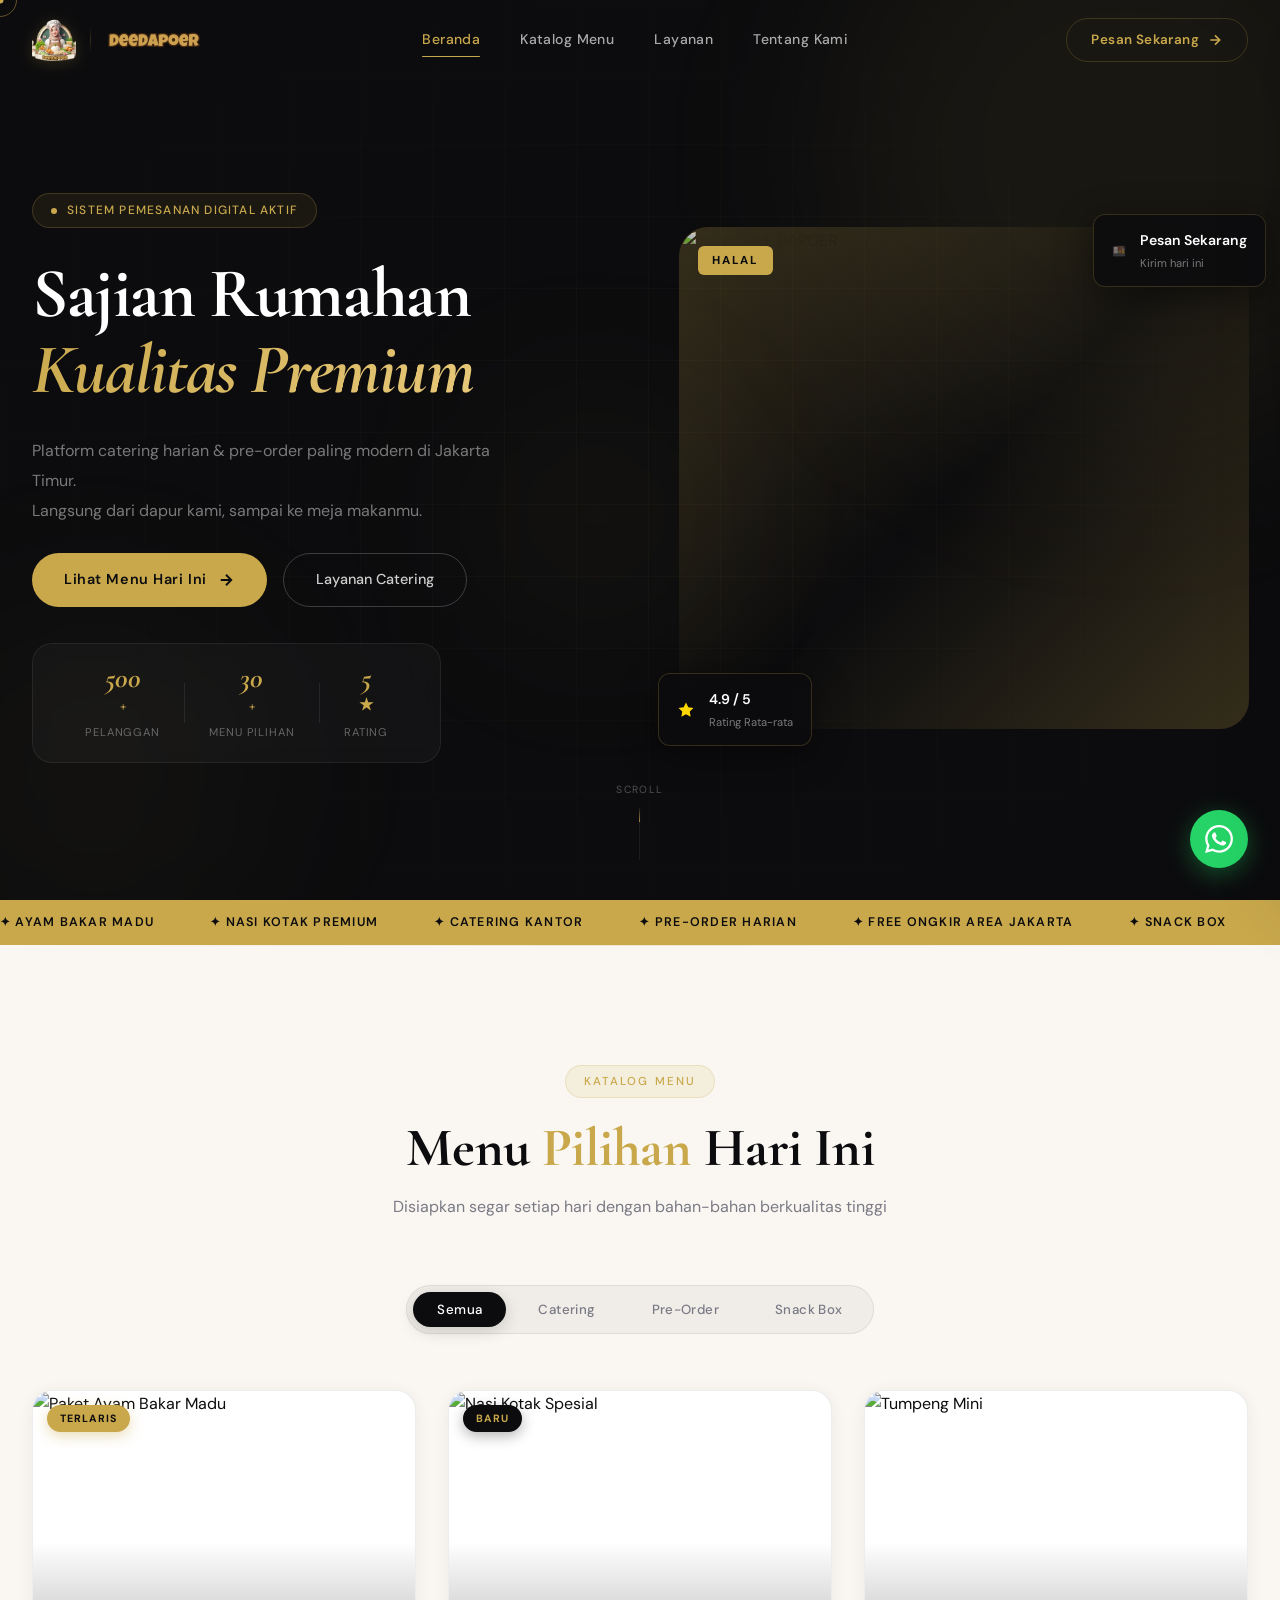
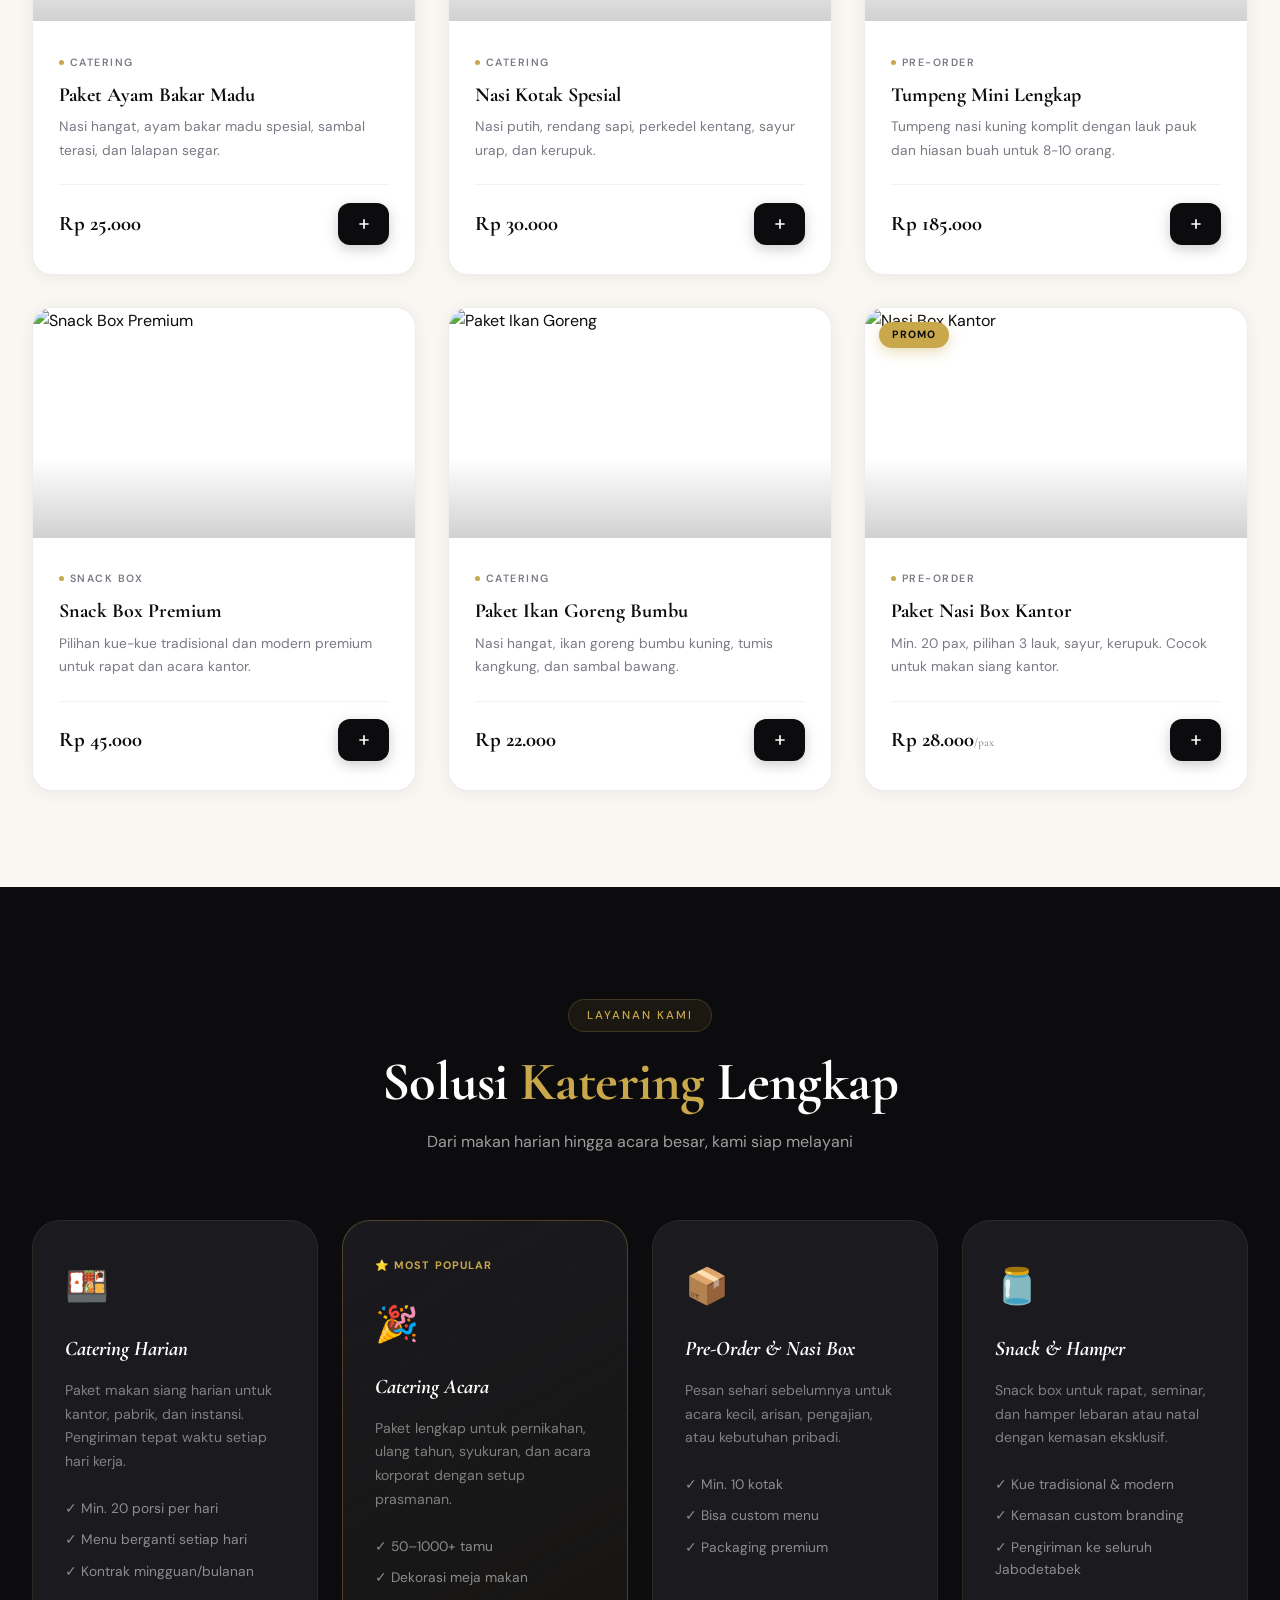
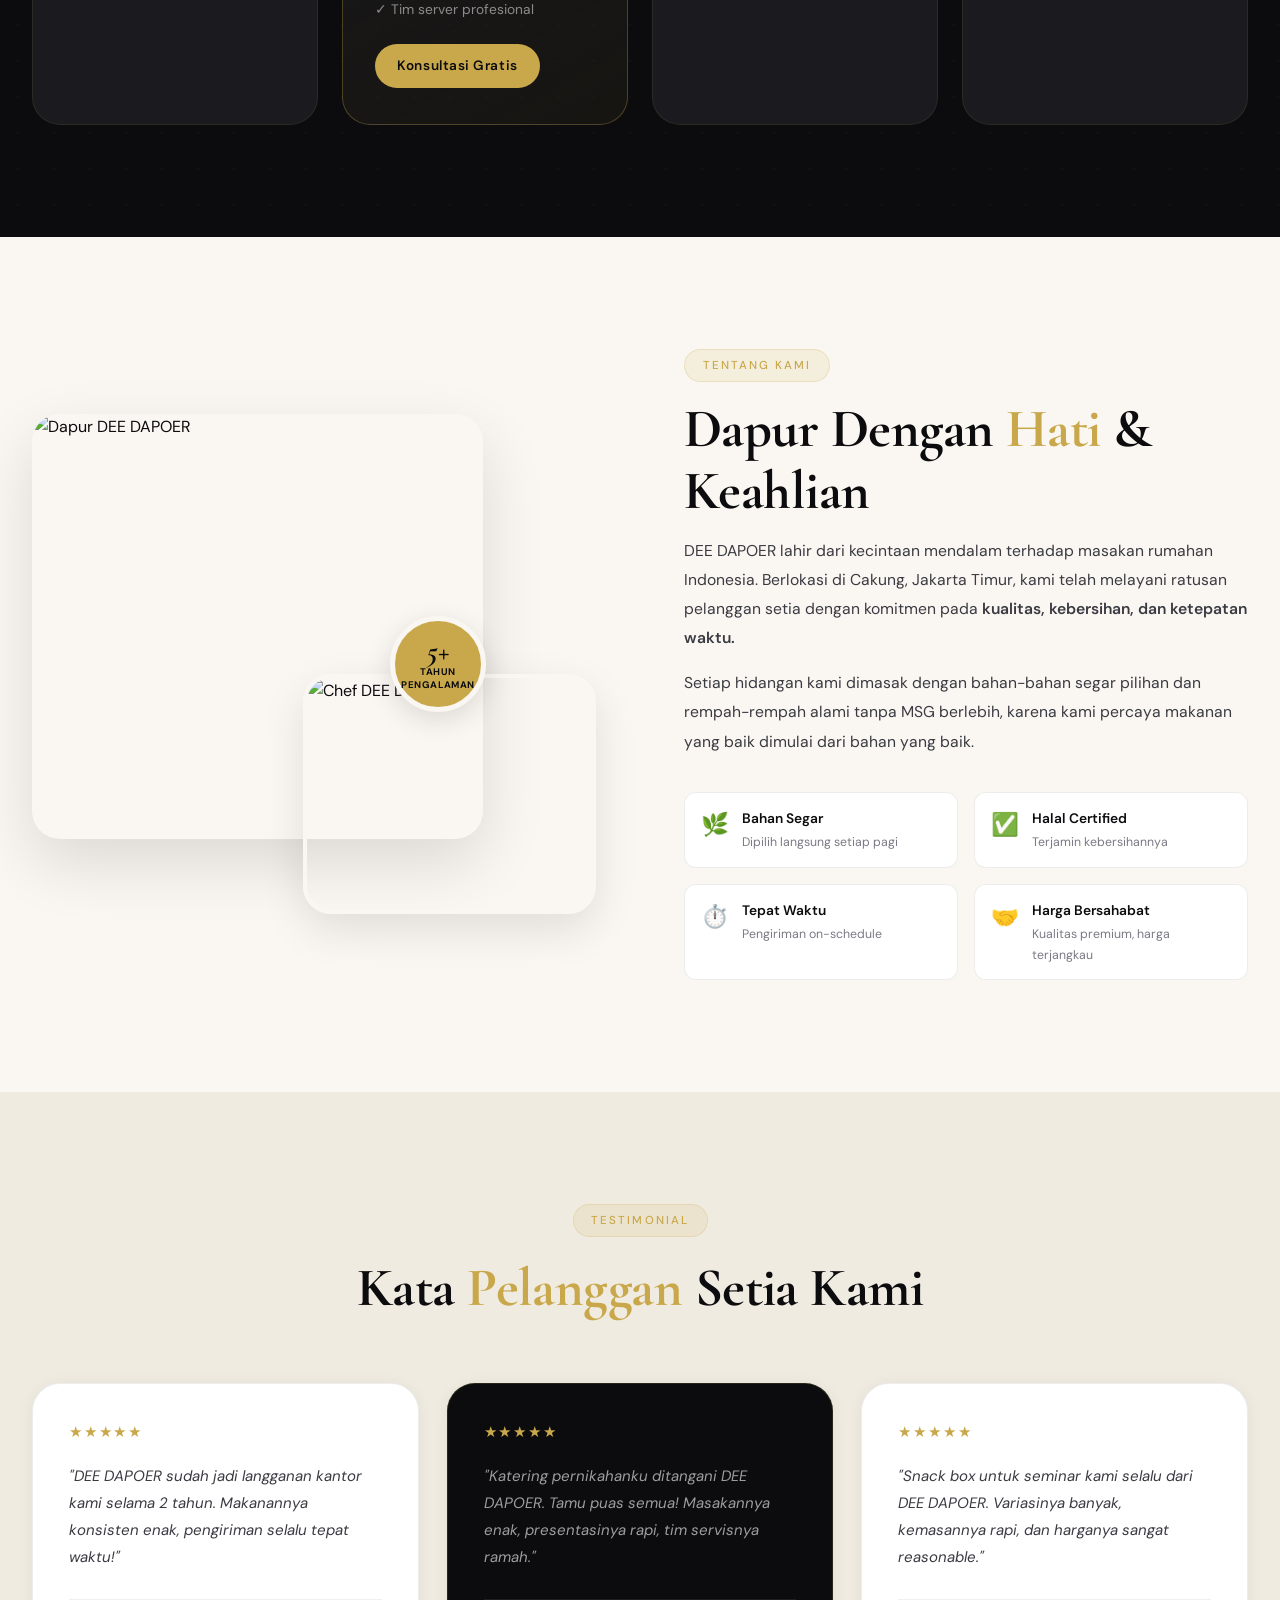
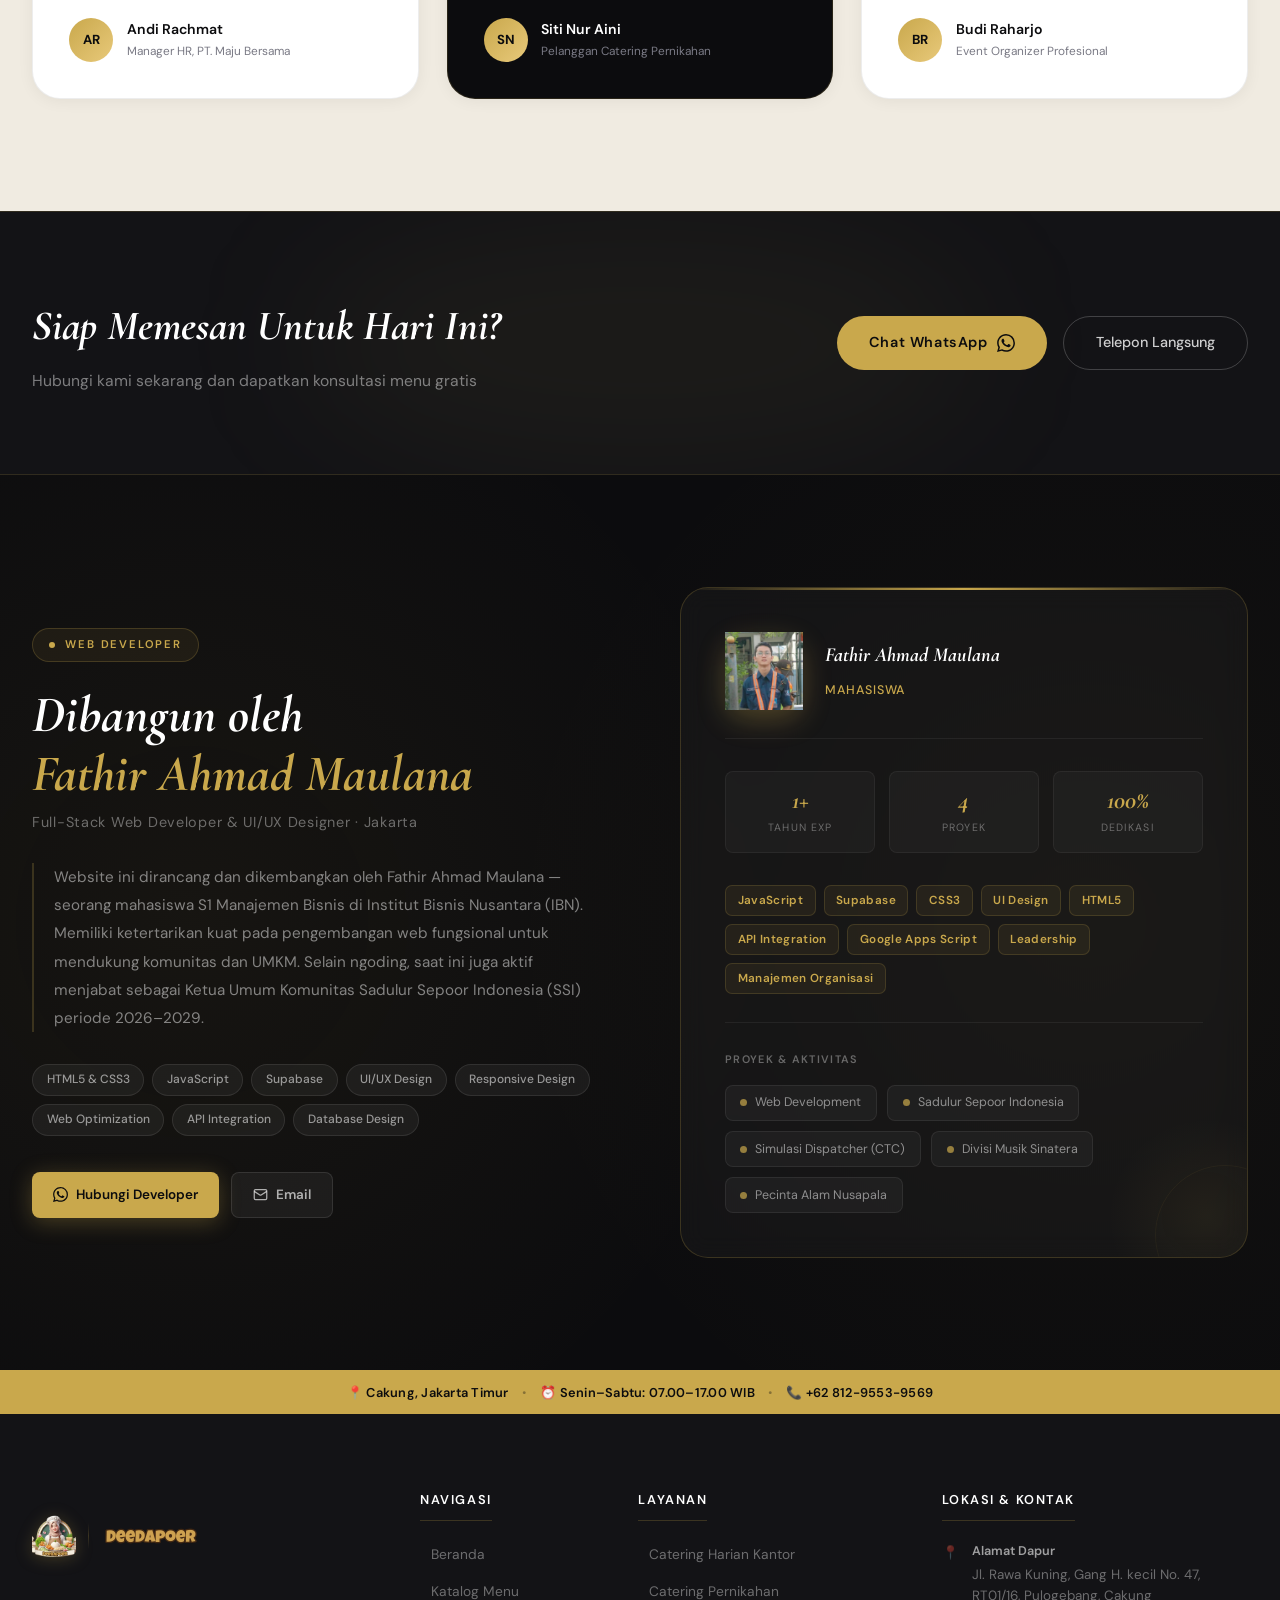
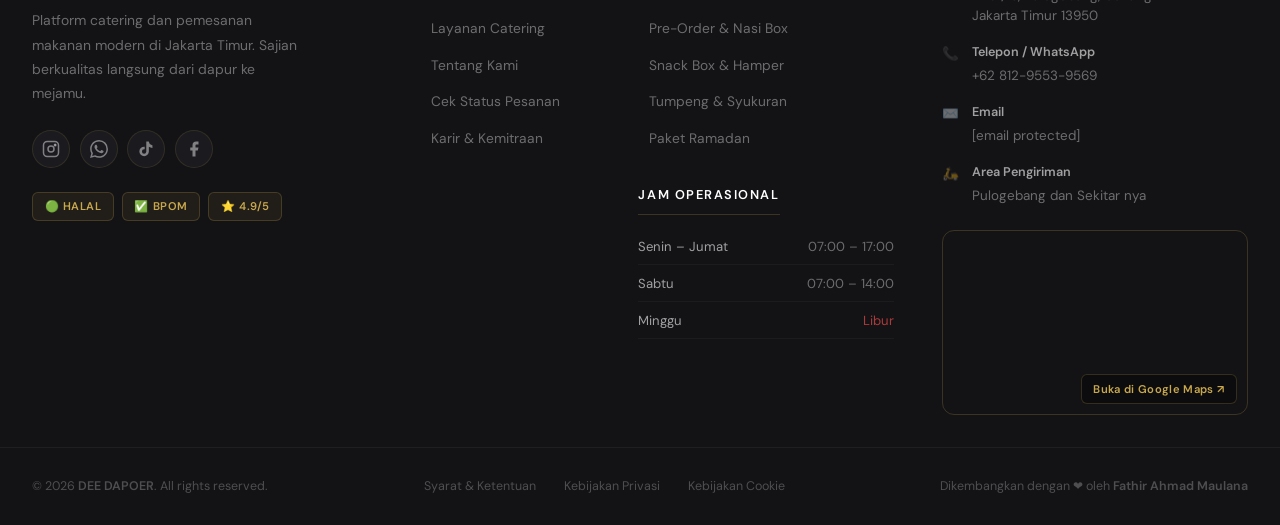
==== commit 58652410: "Add files via upload" ====
--- a/index.html
+++ b/index.html
@@ -301,12 +301,6 @@
 
             </div>
 
-            <div class="menu-cta-wrap">
-                <a href="https://wa.me/6281295539569" target="_blank" class="btn-outline-dark">
-                    Lihat Semua Menu via WhatsApp
-                    <svg width="16" height="16" viewBox="0 0 24 24" fill="currentColor"><path d="M17.472 14.382c-.297-.149-1.758-.867-2.03-.967-.273-.099-.471-.148-.67.15-.197.297-.767.966-.94 1.164-.173.199-.347.223-.644.075-.297-.15-1.255-.463-2.39-1.475-.883-.788-1.48-1.761-1.653-2.059-.173-.297-.018-.458.13-.606.134-.133.298-.347.446-.52.149-.174.198-.298.298-.497.099-.198.05-.371-.025-.52-.075-.149-.669-1.612-.916-2.207-.242-.579-.487-.5-.669-.51-.173-.008-.371-.01-.57-.01-.198 0-.52.074-.792.372-.272.297-1.04 1.016-1.04 2.479 0 1.462 1.065 2.875 1.213 3.074.149.198 2.096 3.2 5.077 4.487.709.306 1.262.489 1.694.625.712.227 1.36.195 1.871.118.571-.085 1.758-.719 2.006-1.413.248-.694.248-1.289.173-1.413-.074-.124-.272-.198-.57-.347m-5.421 7.403h-.004a9.87 9.87 0 01-5.031-1.378l-.361-.214-3.741.982.998-3.648-.235-.374a9.86 9.86 0 01-1.51-5.26c.001-5.45 4.436-9.884 9.888-9.884 2.64 0 5.122 1.03 6.988 2.898a9.825 9.825 0 012.893 6.994c-.003 5.45-4.437 9.884-9.885 9.884m8.413-18.297A11.815 11.815 0 0012.05 0C5.495 0 .16 5.335.157 11.892c0 2.096.547 4.142 1.588 5.945L.057 24l6.305-1.654a11.882 11.882 0 005.683 1.448h.005c6.554 0 11.89-5.335 11.893-11.893a11.821 11.821 0 00-3.48-8.413Z"/></svg>
-                </a>
-            </div>
         </div>
     </section>
 
@@ -498,7 +492,7 @@
                     <h2 class="developer-title">Dibangun oleh<br><span>Fathir Ahmad Maulana</span></h2>
                     <p class="developer-subtitle">Full-Stack Web Developer &amp; UI/UX Designer · Jakarta</p>
                     <p class="developer-desc">
-                        Website DEE DAPOER dirancang dan dikembangkan sepenuhnya oleh Fathir Ahmad Maulana — seorang web developer muda berbasis di Jakarta yang berdedikasi membantu UMKM kuliner tumbuh di era digital. Dengan pendekatan desain modern dan sistem back-end yang handal, setiap detail website ini dibangun untuk memberikan pengalaman terbaik bagi pelanggan.
+                        Website ini dirancang dan dikembangkan oleh Fathir Ahmad Maulana — seorang mahasiswa S1 Manajemen Bisnis di Institut Bisnis Nusantara (IBN). Memiliki ketertarikan kuat pada pengembangan web fungsional untuk mendukung komunitas dan UMKM. Selain ngoding, saat ini juga aktif menjabat sebagai Ketua Umum Komunitas Sadulur Sepoor Indonesia (SSI) periode 2026–2029.
                     </p>
                     <div class="developer-tags">
                         <span class="dev-tag">HTML5 &amp; CSS3</span>
@@ -511,27 +505,25 @@
                         <span class="dev-tag">Database Design</span>
                     </div>
                     <div class="developer-links">
-                        <a href="https://wa.me/6281295539569" class="dev-link dev-link-primary" target="_blank">
+                        <a href="https://wa.me/6282112964343" class="dev-link dev-link-primary" target="_blank">
                             <svg width="15" height="15" viewBox="0 0 24 24" fill="currentColor"><path d="M17.472 14.382c-.297-.149-1.758-.867-2.03-.967-.273-.099-.471-.148-.67.15-.197.297-.767.966-.94 1.164-.173.199-.347.223-.644.075-.297-.15-1.255-.463-2.39-1.475-.883-.788-1.48-1.761-1.653-2.059-.173-.297-.018-.458.13-.606.134-.133.298-.347.446-.52.149-.174.198-.298.298-.497.099-.198.05-.371-.025-.52-.075-.149-.669-1.612-.916-2.207-.242-.579-.487-.5-.669-.51-.173-.008-.371-.01-.57-.01-.198 0-.52.074-.792.372-.272.297-1.04 1.016-1.04 2.479 0 1.462 1.065 2.875 1.213 3.074.149.198 2.096 3.2 5.077 4.487.709.306 1.262.489 1.694.625.712.227 1.36.195 1.871.118.571-.085 1.758-.719 2.006-1.413.248-.694.248-1.289.173-1.413-.074-.124-.272-.198-.57-.347m-5.421 7.403h-.004a9.87 9.87 0 01-5.031-1.378l-.361-.214-3.741.982.998-3.648-.235-.374a9.86 9.86 0 01-1.51-5.26c.001-5.45 4.436-9.884 9.888-9.884 2.64 0 5.122 1.03 6.988 2.898a9.825 9.825 0 012.893 6.994c-.003 5.45-4.437 9.884-9.885 9.884m8.413-18.297A11.815 11.815 0 0012.05 0C5.495 0 .16 5.335.157 11.892c0 2.096.547 4.142 1.588 5.945L.057 24l6.305-1.654a11.882 11.882 0 005.683 1.448h.005c6.554 0 11.89-5.335 11.893-11.893a11.821 11.821 0 00-3.48-8.413Z"/></svg>
                             Hubungi Developer
                         </a>
-                        <a href="mailto:fathirahmad@email.com" class="dev-link dev-link-ghost">
+                        <a href="mailto:fatirahmad1404@email.com" class="dev-link dev-link-ghost">
                             <svg width="15" height="15" viewBox="0 0 24 24" fill="none" stroke="currentColor" stroke-width="2"><rect x="2" y="4" width="20" height="16" rx="2"/><path d="m22 7-8.97 5.7a1.94 1.94 0 0 1-2.06 0L2 7"/></svg>
                             Email
                         </a>
-                        <a href="#" class="dev-link dev-link-ghost">
-                            <svg width="15" height="15" viewBox="0 0 24 24" fill="currentColor"><path d="M12 0C5.374 0 0 5.373 0 12c0 5.302 3.438 9.8 8.207 11.387.599.111.793-.261.793-.577v-2.234c-3.338.726-4.033-1.416-4.033-1.416-.546-1.387-1.333-1.756-1.333-1.756-1.089-.745.083-.729.083-.729 1.205.084 1.839 1.237 1.839 1.237 1.07 1.834 2.807 1.304 3.492.997.107-.775.418-1.305.762-1.604-2.665-.305-5.467-1.334-5.467-5.931 0-1.311.469-2.381 1.236-3.221-.124-.303-.535-1.524.117-3.176 0 0 1.008-.322 3.301 1.23A11.509 11.509 0 0 1 12 5.803c1.02.005 2.047.138 3.006.404 2.291-1.552 3.297-1.23 3.297-1.23.653 1.653.242 2.874.118 3.176.77.84 1.235 1.911 1.235 3.221 0 4.609-2.807 5.624-5.479 5.921.43.372.823 1.102.823 2.222v3.293c0 .319.192.694.801.576C20.566 21.797 24 17.3 24 12c0-6.627-5.373-12-12-12z"/></svg>
-                            GitHub
-                        </a>
                     </div>
                 </div>
                 <div class="developer-card">
                     <div class="dev-card-main">
                         <div class="dev-avatar-wrap">
-                            <div class="dev-avatar">F</div>
+                            <div class="dev-avatar">
+                                <img src="Foto Fathir.jpg" alt="Foto Fathir Ahmad Maulana" class="dev-avatar-img">
+                            </div>
                             <div class="dev-avatar-info">
                                 <h4>Fathir Ahmad Maulana</h4>
-                                <span>Full-Stack Developer</span>
+                                <span>Mahasiswa</span>
                             </div>
                         </div>
                         <div class="dev-stats-row">
@@ -540,7 +532,7 @@
                                 <span class="dev-stat-label">Tahun Exp</span>
                             </div>
                             <div class="dev-stat">
-                                <span class="dev-stat-num">10+</span>
+                                <span class="dev-stat-num">4</span>
                                 <span class="dev-stat-label">Proyek</span>
                             </div>
                             <div class="dev-stat">
@@ -555,26 +547,33 @@
                             <span class="dev-skill">UI Design</span>
                             <span class="dev-skill">HTML5</span>
                             <span class="dev-skill">API Integration</span>
+                            <span class="dev-skill">Google Apps Script</span>
+                            <span class="dev-skill">Leadership</span>
+                            <span class="dev-skill">Manajemen Organisasi</span>
                         </div>
                         <!-- Portfolio -->
-                        <div style="margin-top:1.75rem; padding-top:1.75rem; border-top:1px solid rgba(255,255,255,0.06);">
-                            <div style="font-size:0.68rem; font-weight:600; letter-spacing:0.12em; text-transform:uppercase; color:rgba(255,255,255,0.35); margin-bottom:1rem;">Layanan Tersedia</div>
+                       <div style="margin-top:1.75rem; padding-top:1.75rem; border-top:1px solid rgba(255,255,255,0.06);">
+                            <div style="font-size:0.68rem; font-weight:600; letter-spacing:0.12em; text-transform:uppercase; color:rgba(255,255,255,0.35); margin-bottom:1rem;">Proyek & Aktivitas</div>
                             <div style="display:flex; flex-wrap:wrap; gap:0.65rem;">
                                 <div style="display:flex; align-items:center; gap:0.5rem; padding:0.42rem 0.9rem; background:rgba(255,255,255,0.04); border:1px solid rgba(255,255,255,0.07); border-radius:8px; font-size:0.78rem; color:rgba(255,255,255,0.5); transition:0.3s ease;">
                                     <span style="width:7px;height:7px;border-radius:50%;background:var(--gold);flex-shrink:0;opacity:0.7;"></span>
-                                    Website UMKM
+                                    Web Development
                                 </div>
                                 <div style="display:flex; align-items:center; gap:0.5rem; padding:0.42rem 0.9rem; background:rgba(255,255,255,0.04); border:1px solid rgba(255,255,255,0.07); border-radius:8px; font-size:0.78rem; color:rgba(255,255,255,0.5);">
                                     <span style="width:7px;height:7px;border-radius:50%;background:var(--gold);flex-shrink:0;opacity:0.7;"></span>
-                                    Landing Page
+                                    Sadulur Sepoor Indonesia
                                 </div>
                                 <div style="display:flex; align-items:center; gap:0.5rem; padding:0.42rem 0.9rem; background:rgba(255,255,255,0.04); border:1px solid rgba(255,255,255,0.07); border-radius:8px; font-size:0.78rem; color:rgba(255,255,255,0.5);">
                                     <span style="width:7px;height:7px;border-radius:50%;background:var(--gold);flex-shrink:0;opacity:0.7;"></span>
-                                    Sistem Pemesanan
+                                    Simulasi Dispatcher (CTC)
                                 </div>
                                 <div style="display:flex; align-items:center; gap:0.5rem; padding:0.42rem 0.9rem; background:rgba(255,255,255,0.04); border:1px solid rgba(255,255,255,0.07); border-radius:8px; font-size:0.78rem; color:rgba(255,255,255,0.5);">
                                     <span style="width:7px;height:7px;border-radius:50%;background:var(--gold);flex-shrink:0;opacity:0.7;"></span>
-                                    UI/UX Design
+                                    Divisi Musik Sinatera
+                                </div>
+                                <div style="display:flex; align-items:center; gap:0.5rem; padding:0.42rem 0.9rem; background:rgba(255,255,255,0.04); border:1px solid rgba(255,255,255,0.07); border-radius:8px; font-size:0.78rem; color:rgba(255,255,255,0.5);">
+                                    <span style="width:7px;height:7px;border-radius:50%;background:var(--gold);flex-shrink:0;opacity:0.7;"></span>
+                                    Pecinta Alam Nusapala
                                 </div>
                             </div>
                         </div>
@@ -679,7 +678,7 @@
                                 <span class="contact-icon">📍</span>
                                 <div>
                                     <strong>Alamat Dapur</strong>
-                                    <span>Jl. Contoh No. 12, Cakung<br>Jakarta Timur 13950</span>
+                                    <span>Jl. Rawa Kuning, Gang H. kecil No. 47, RT01/16, Pulogebang, Cakung<br>Jakarta Timur 13950</span>
                                 </div>
                             </li>
                             <li>
@@ -700,14 +699,14 @@
                                 <span class="contact-icon">🛵</span>
                                 <div>
                                     <strong>Area Pengiriman</strong>
-                                    <span>Jakarta, Depok, Bekasi, Tangerang</span>
+                                    <span>Pulogebang dan Sekitar nya</span>
                                 </div>
                             </li>
                         </ul>
                         <!-- Embedded Map -->
                         <div class="footer-map">
                             <iframe
-                                src="https://www.google.com/maps/embed?pb=!1m18!1m12!1m3!1d126934.34110363215!2d106.87327318357492!3d-6.17066914619717!2m3!1f0!2f0!3f0!3m2!1i1024!2i768!4f13.1!3m3!1m2!1s0x2e69f4e24eb6241b%3A0xb3633ab0a9310b80!2sCakung%2C%20East%20Jakarta%20City%2C%20Jakarta!5e0!3m2!1sid!2sid!4v1713083548231!5m2!1sid!2sid"
+                                src="https://www.google.com/maps/embed?pb=!1m18!1m12!1m3!1d991.619644566309!2d106.96062806950505!3d-6.200418966351741!2m3!1f0!2f0!3f0!3m2!1i1024!2i768!4f13.1!3m3!1m2!1s0x2e698b9d0b82aee7%3A0xe5b282ca73396f0f!2sGg.%20H.Kecil%2014%2C%20RT.4%2FRW.16%2C%20Pulo%20Gebang%2C%20Kec.%20Cakung%2C%20Kota%20Jakarta%20Timur%2C%20Daerah%20Khusus%20Ibukota%20Jakarta%2013950!5e0!3m2!1sid!2sid!4v1776274836013!5m2!1sid!2sid"
                                 width="100%"
                                 height="100%"
                                 style="border:0;"
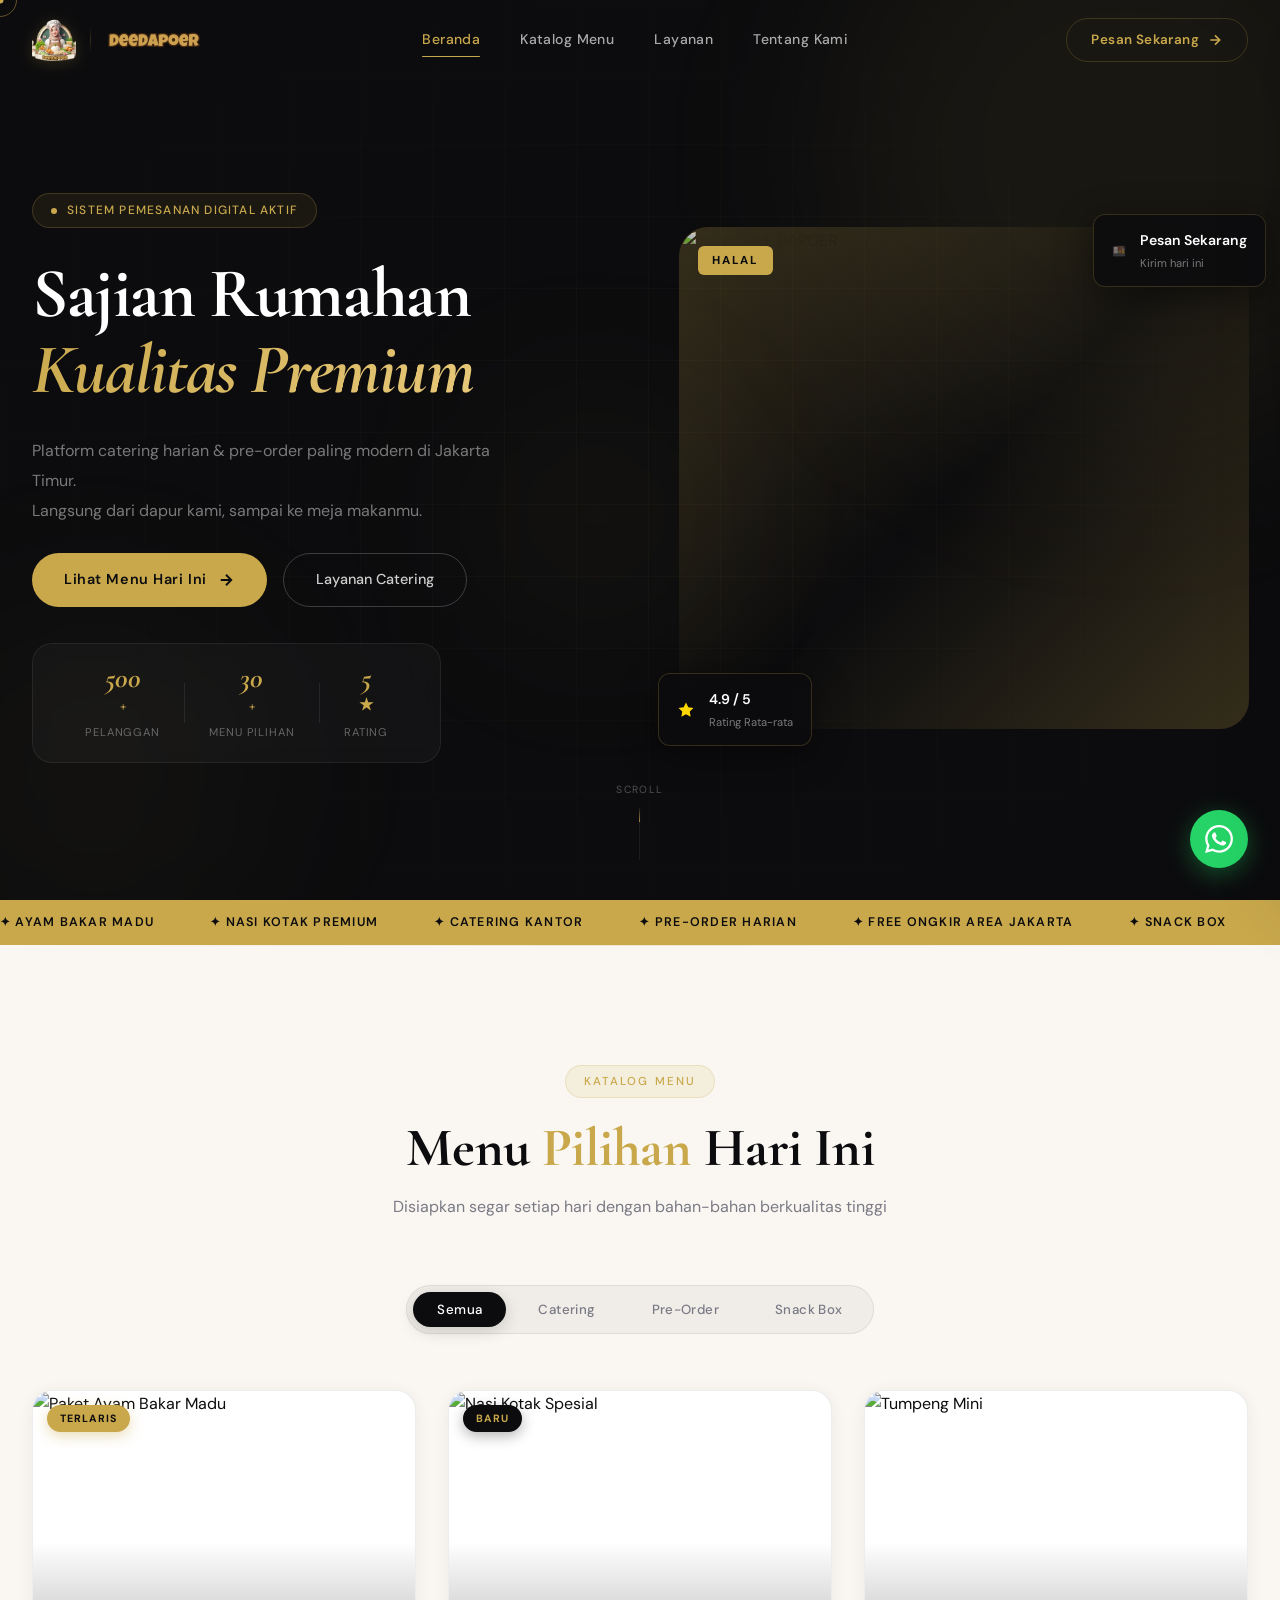
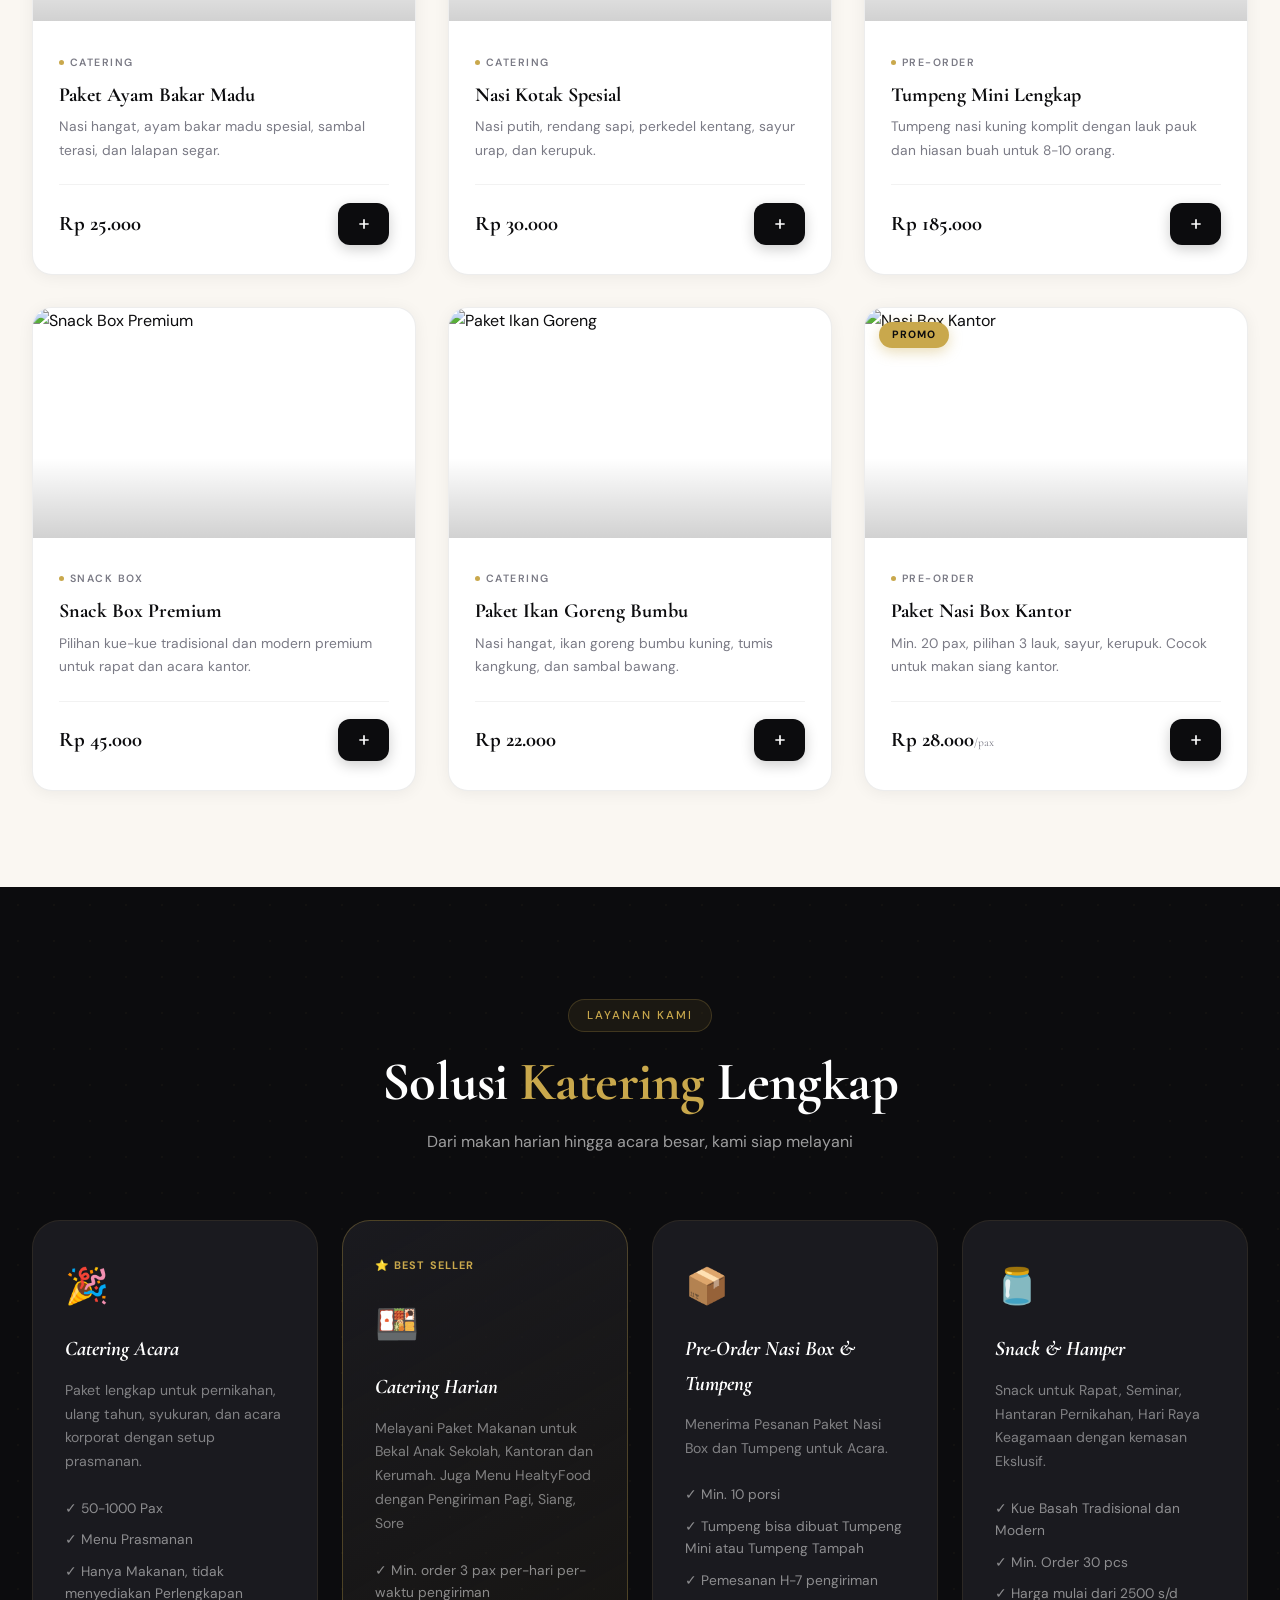
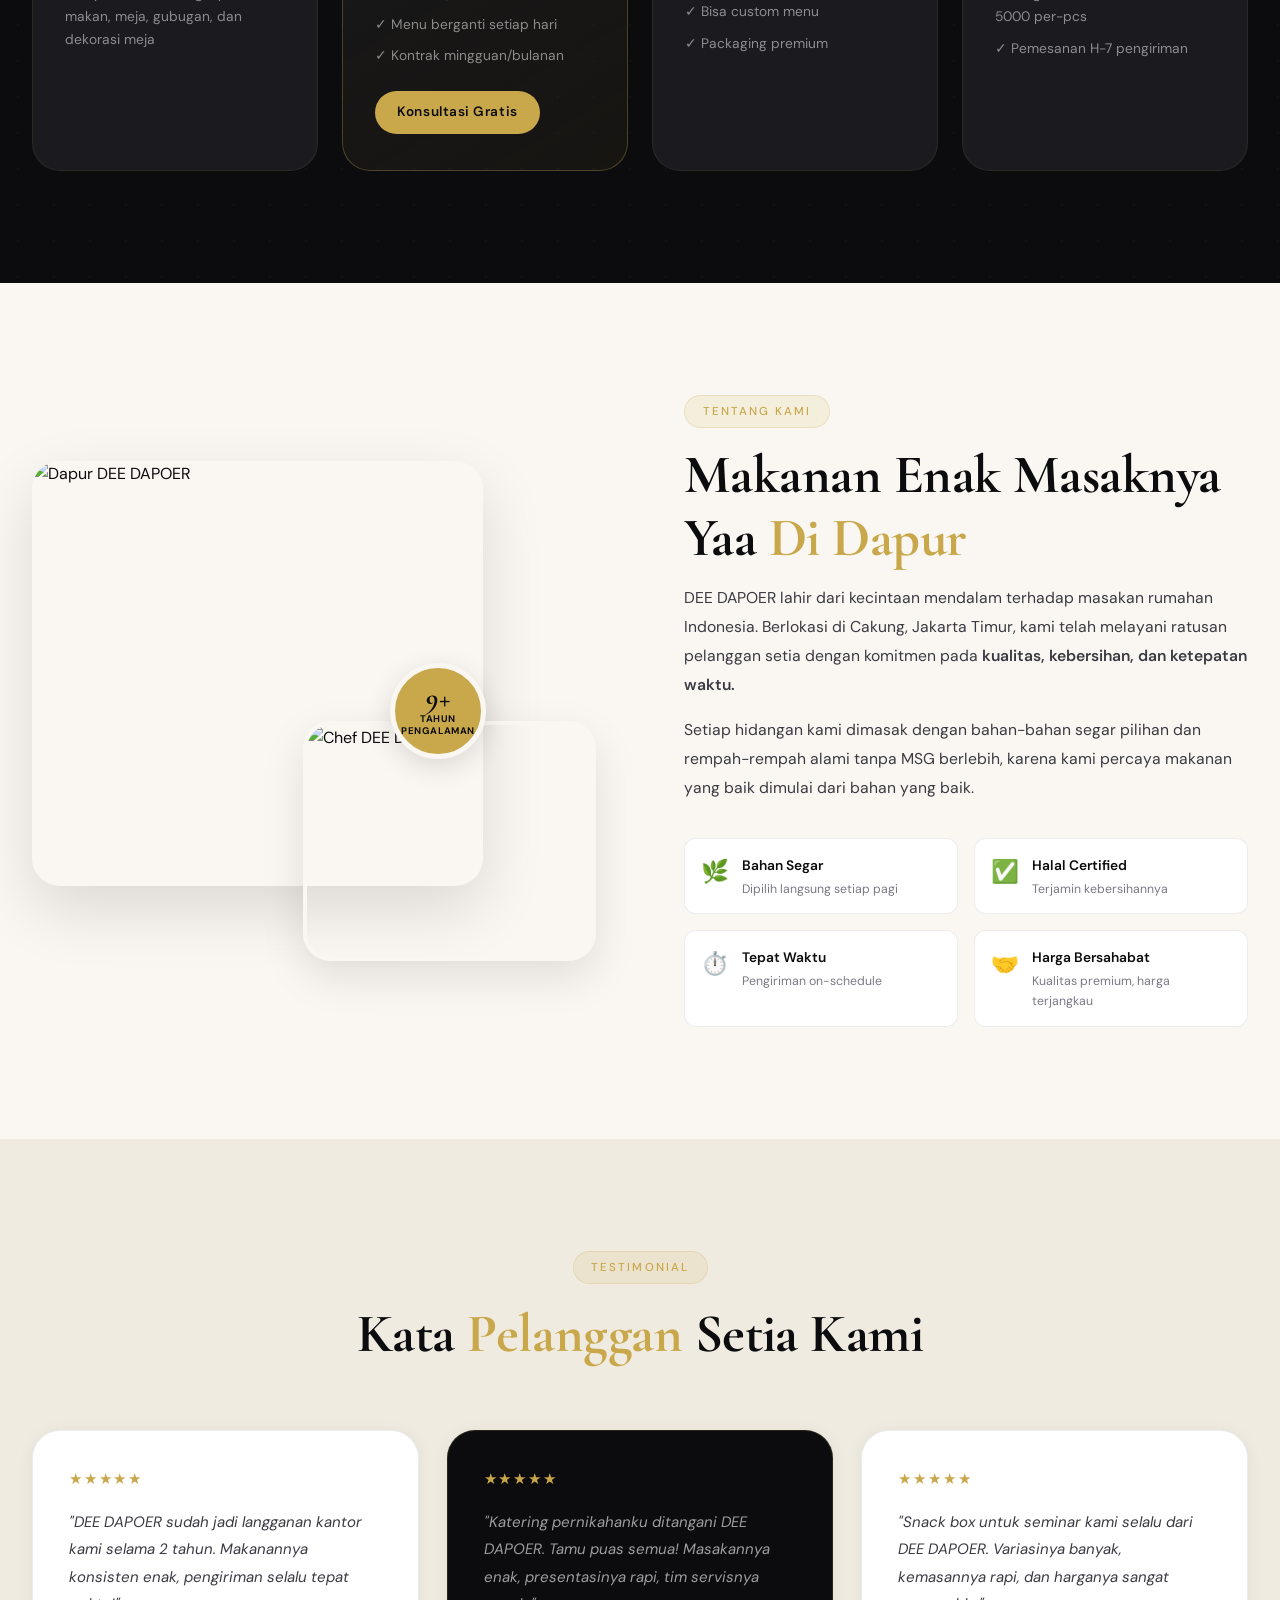
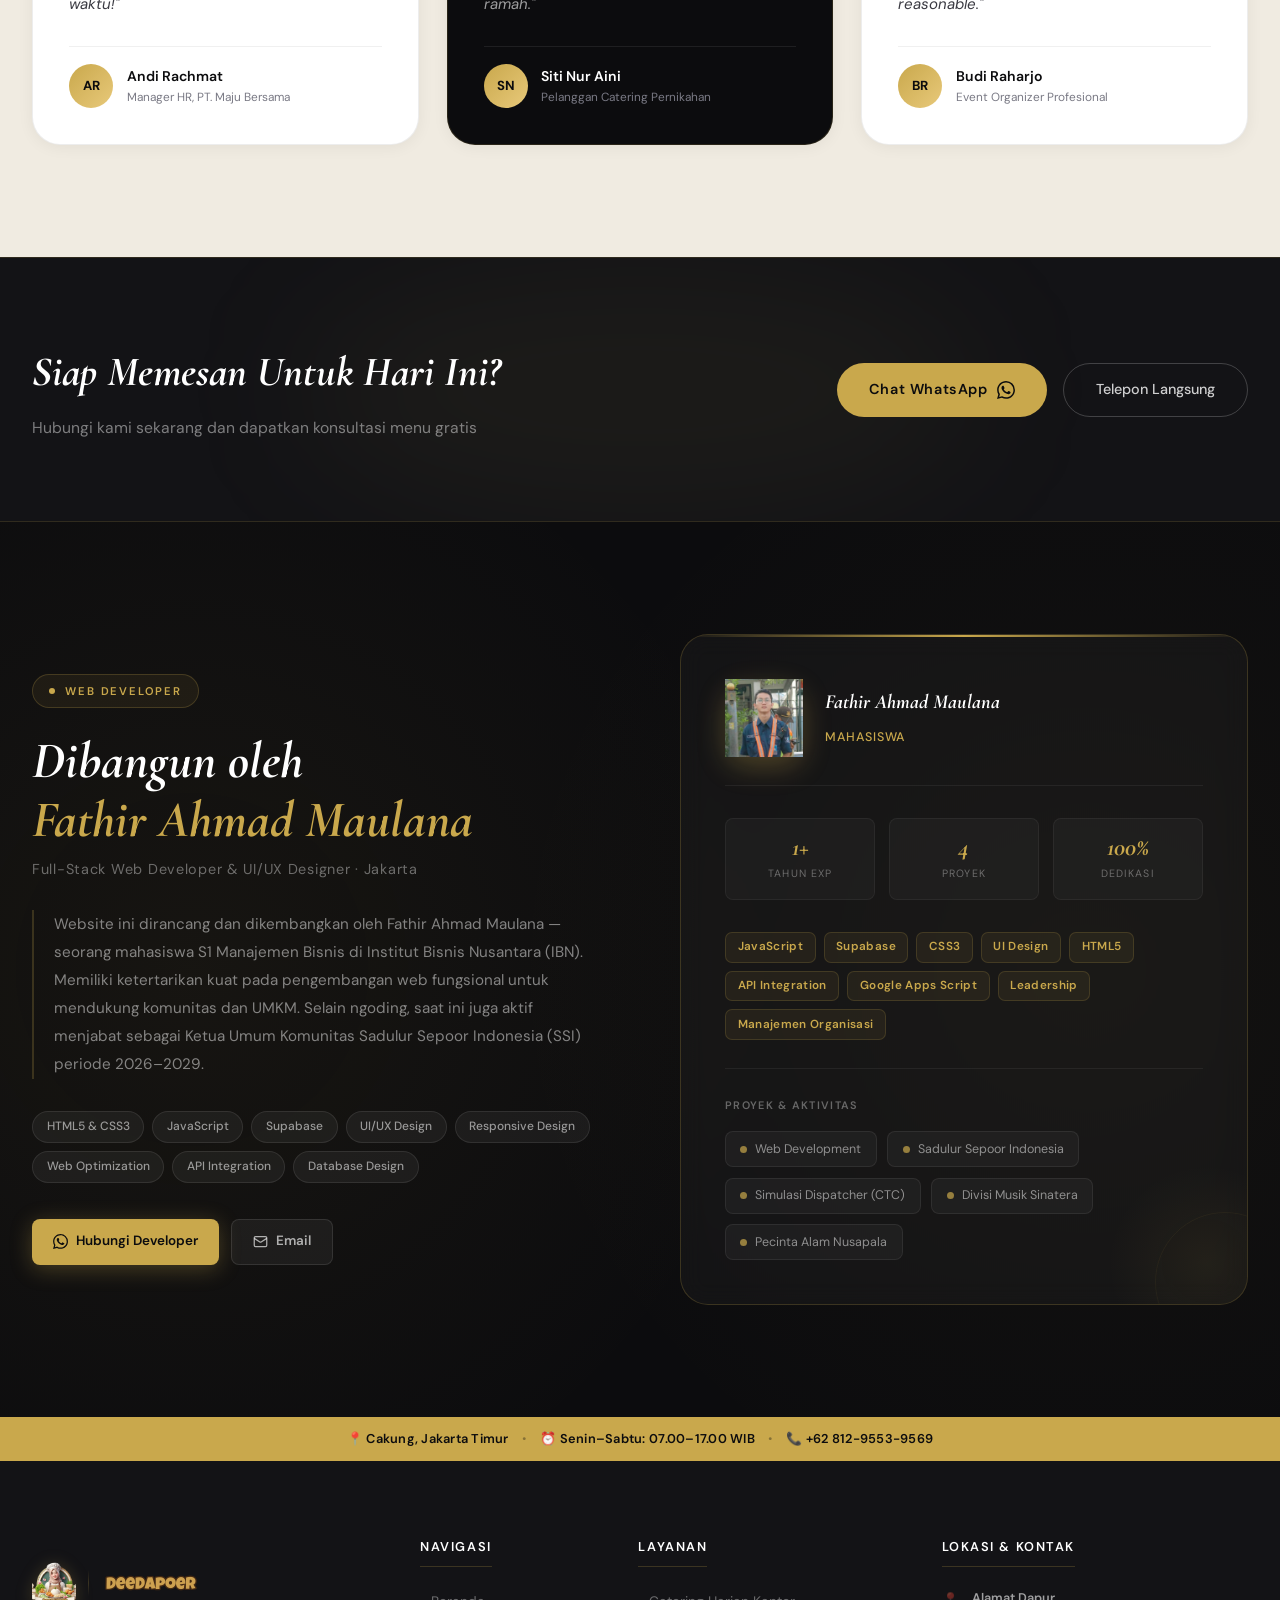
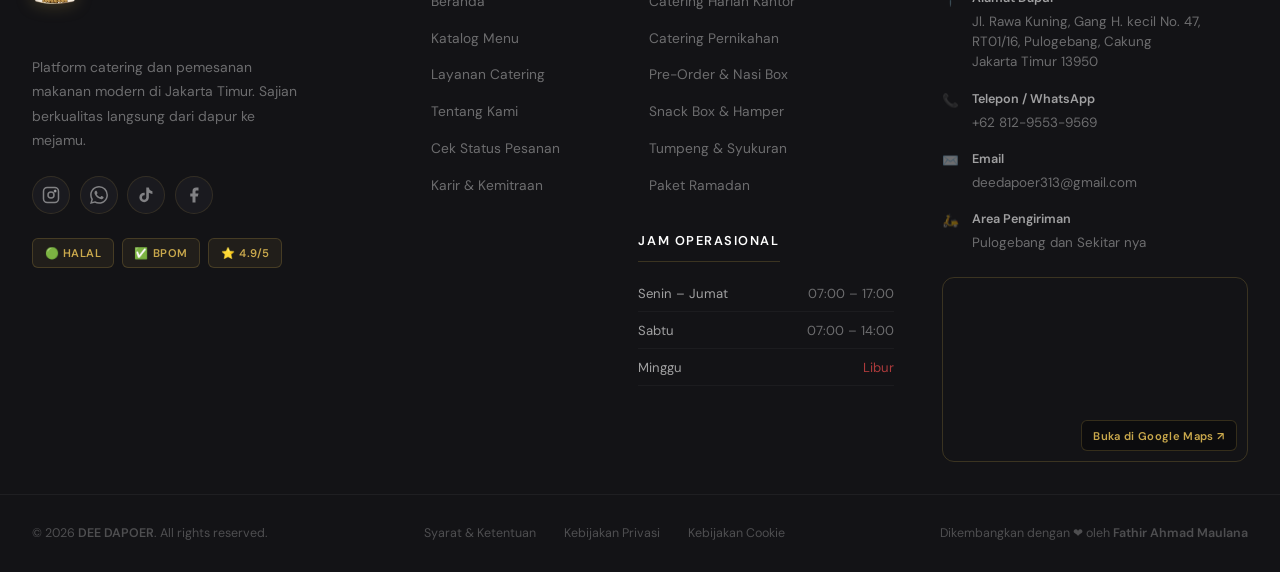
==== commit 5a5049ce: "Add files via upload" ====
--- a/index.html
+++ b/index.html
@@ -316,33 +316,35 @@
 
             <div class="layanan-grid">
                 <div class="layanan-card">
-                    <div class="layanan-icon">🍱</div>
-                    <h3>Catering Harian</h3>
-                    <p>Paket makan siang harian untuk kantor, pabrik, dan instansi. Pengiriman tepat waktu setiap hari kerja.</p>
-                    <ul class="layanan-list">
-                        <li>✓ Min. 20 porsi per hari</li>
-                        <li>✓ Menu berganti setiap hari</li>
-                        <li>✓ Kontrak mingguan/bulanan</li>
-                    </ul>
-                </div>
-                <div class="layanan-card layanan-card-featured">
-                    <div class="layanan-featured-label">⭐ Most Popular</div>
                     <div class="layanan-icon">🎉</div>
                     <h3>Catering Acara</h3>
                     <p>Paket lengkap untuk pernikahan, ulang tahun, syukuran, dan acara korporat dengan setup prasmanan.</p>
                     <ul class="layanan-list">
-                        <li>✓ 50–1000+ tamu</li>
-                        <li>✓ Dekorasi meja makan</li>
-                        <li>✓ Tim server profesional</li>
+                        <li>✓ 50-1000 Pax</li>
+                        <li>✓ Menu Prasmanan</li>
+                        <li>✓ Hanya Makanan, tidak menyediakan Perlengkapan makan, meja, gubugan, dan dekorasi meja</li>
+                    </ul>
+                </div>
+                <div class="layanan-card layanan-card-featured">
+                    <div class="layanan-featured-label">⭐ Best Seller</div>
+                    <div class="layanan-icon">🍱</div>
+                    <h3>Catering Harian</h3>
+                    <p>Melayani Paket Makanan untuk Bekal Anak Sekolah, Kantoran dan Kerumah. Juga Menu HealtyFood dengan Pengiriman Pagi, Siang, Sore</p>
+                    <ul class="layanan-list">
+                        <li>✓ Min. order 3 pax per-hari per-waktu pengiriman</li>
+                        <li>✓ Menu berganti setiap hari</li>
+                        <li>✓ Kontrak mingguan/bulanan</li>
                     </ul>
                     <a href="#kontak" class="btn-primary btn-sm">Konsultasi Gratis</a>
                 </div>
                 <div class="layanan-card">
                     <div class="layanan-icon">📦</div>
-                    <h3>Pre-Order & Nasi Box</h3>
-                    <p>Pesan sehari sebelumnya untuk acara kecil, arisan, pengajian, atau kebutuhan pribadi.</p>
+                    <h3>Pre-Order Nasi Box & Tumpeng</h3>
+                    <p>Menerima Pesanan Paket Nasi Box dan Tumpeng untuk Acara.</p>
                     <ul class="layanan-list">
-                        <li>✓ Min. 10 kotak</li>
+                        <li>✓ Min. 10 porsi</li>
+                        <li>✓ Tumpeng bisa dibuat Tumpeng Mini atau Tumpeng Tampah</li>
+                        <li>✓ Pemesanan H-7 pengiriman</li>
                         <li>✓ Bisa custom menu</li>
                         <li>✓ Packaging premium</li>
                     </ul>
@@ -350,11 +352,12 @@
                 <div class="layanan-card">
                     <div class="layanan-icon">🫙</div>
                     <h3>Snack & Hamper</h3>
-                    <p>Snack box untuk rapat, seminar, dan hamper lebaran atau natal dengan kemasan eksklusif.</p>
+                    <p>Snack untuk Rapat, Seminar, Hantaran Pernikahan, Hari Raya Keagamaan dengan kemasan Ekslusif. </p>
                     <ul class="layanan-list">
-                        <li>✓ Kue tradisional & modern</li>
-                        <li>✓ Kemasan custom branding</li>
-                        <li>✓ Pengiriman ke seluruh Jabodetabek</li>
+                        <li>✓ Kue Basah Tradisional dan Modern</li>
+                        <li>✓ Min. Order 30 pcs</li>
+                        <li>✓ Harga mulai dari 2500 s/d 5000 per-pcs</li>
+                        <li>✓ Pemesanan H-7 pengiriman</li>
                     </ul>
                 </div>
             </div>
@@ -373,13 +376,13 @@
                         <img src="https://images.unsplash.com/photo-1466637574441-749b8f19452f?w=300&q=80" alt="Chef DEE DAPOER">
                     </div>
                     <div class="tentang-badge-years">
-                        <span class="years-num">5+</span>
+                        <span class="years-num">9+</span>
                         <span>Tahun<br>Pengalaman</span>
                     </div>
                 </div>
                 <div class="tentang-content">
                     <div class="section-tag">Tentang Kami</div>
-                    <h2 class="section-title">Dapur Dengan <span class="text-yellow">Hati</span> & Keahlian</h2>
+                    <h2 class="section-title">Makanan Enak Masaknya Yaa <span class="text-yellow">Di Dapur</span></h2>
                     <p>DEE DAPOER lahir dari kecintaan mendalam terhadap masakan rumahan Indonesia. Berlokasi di Cakung, Jakarta Timur, kami telah melayani ratusan pelanggan setia dengan komitmen pada <strong>kualitas, kebersihan, dan ketepatan waktu.</strong></p>
                     <p style="margin-top:1rem;">Setiap hidangan kami dimasak dengan bahan-bahan segar pilihan dan rempah-rempah alami tanpa MSG berlebih, karena kami percaya makanan yang baik dimulai dari bahan yang baik.</p>
 
@@ -692,7 +695,7 @@
                                 <span class="contact-icon">✉️</span>
                                 <div>
                                     <strong>Email</strong>
-                                    <a href="/cdn-cgi/l/email-protection#c7aea9a1a887a3a2a2a3a6b7a8a2b5e9aea3"><span class="__cf_email__" data-cfemail="b7ded9d1d8f7d3d2d2d3d6c7d8d2c599ded3">[email&#160;protected]</span></a>
+                                    <a href="mailto:deedapoer313@gmail.com">deedapoer313@gmail.com</a>
                                 </div>
                             </li>
                             <li>
@@ -706,7 +709,7 @@
                         <!-- Embedded Map -->
                         <div class="footer-map">
                             <iframe
-                                src="https://www.google.com/maps/embed?pb=!1m18!1m12!1m3!1d991.619644566309!2d106.96062806950505!3d-6.200418966351741!2m3!1f0!2f0!3f0!3m2!1i1024!2i768!4f13.1!3m3!1m2!1s0x2e698b9d0b82aee7%3A0xe5b282ca73396f0f!2sGg.%20H.Kecil%2014%2C%20RT.4%2FRW.16%2C%20Pulo%20Gebang%2C%20Kec.%20Cakung%2C%20Kota%20Jakarta%20Timur%2C%20Daerah%20Khusus%20Ibukota%20Jakarta%2013950!5e0!3m2!1sid!2sid!4v1776274836013!5m2!1sid!2sid"
+                                src="https://www.google.com/maps/embed?pb=!1m18!1m12!1m3!1d3966.4777318816964!2d106.95646128885497!3d-6.2005314999999985!2m3!1f0!2f0!3f0!3m2!1i1024!2i768!4f13.1!3m3!1m2!1s0x2e698b5c4bf42735%3A0x9296a3ae40439daa!2sDeeDapoer!5e0!3m2!1sid!2sid!4v1776360329432!5m2!1sid!2sid"
                                 width="100%"
                                 height="100%"
                                 style="border:0;"
